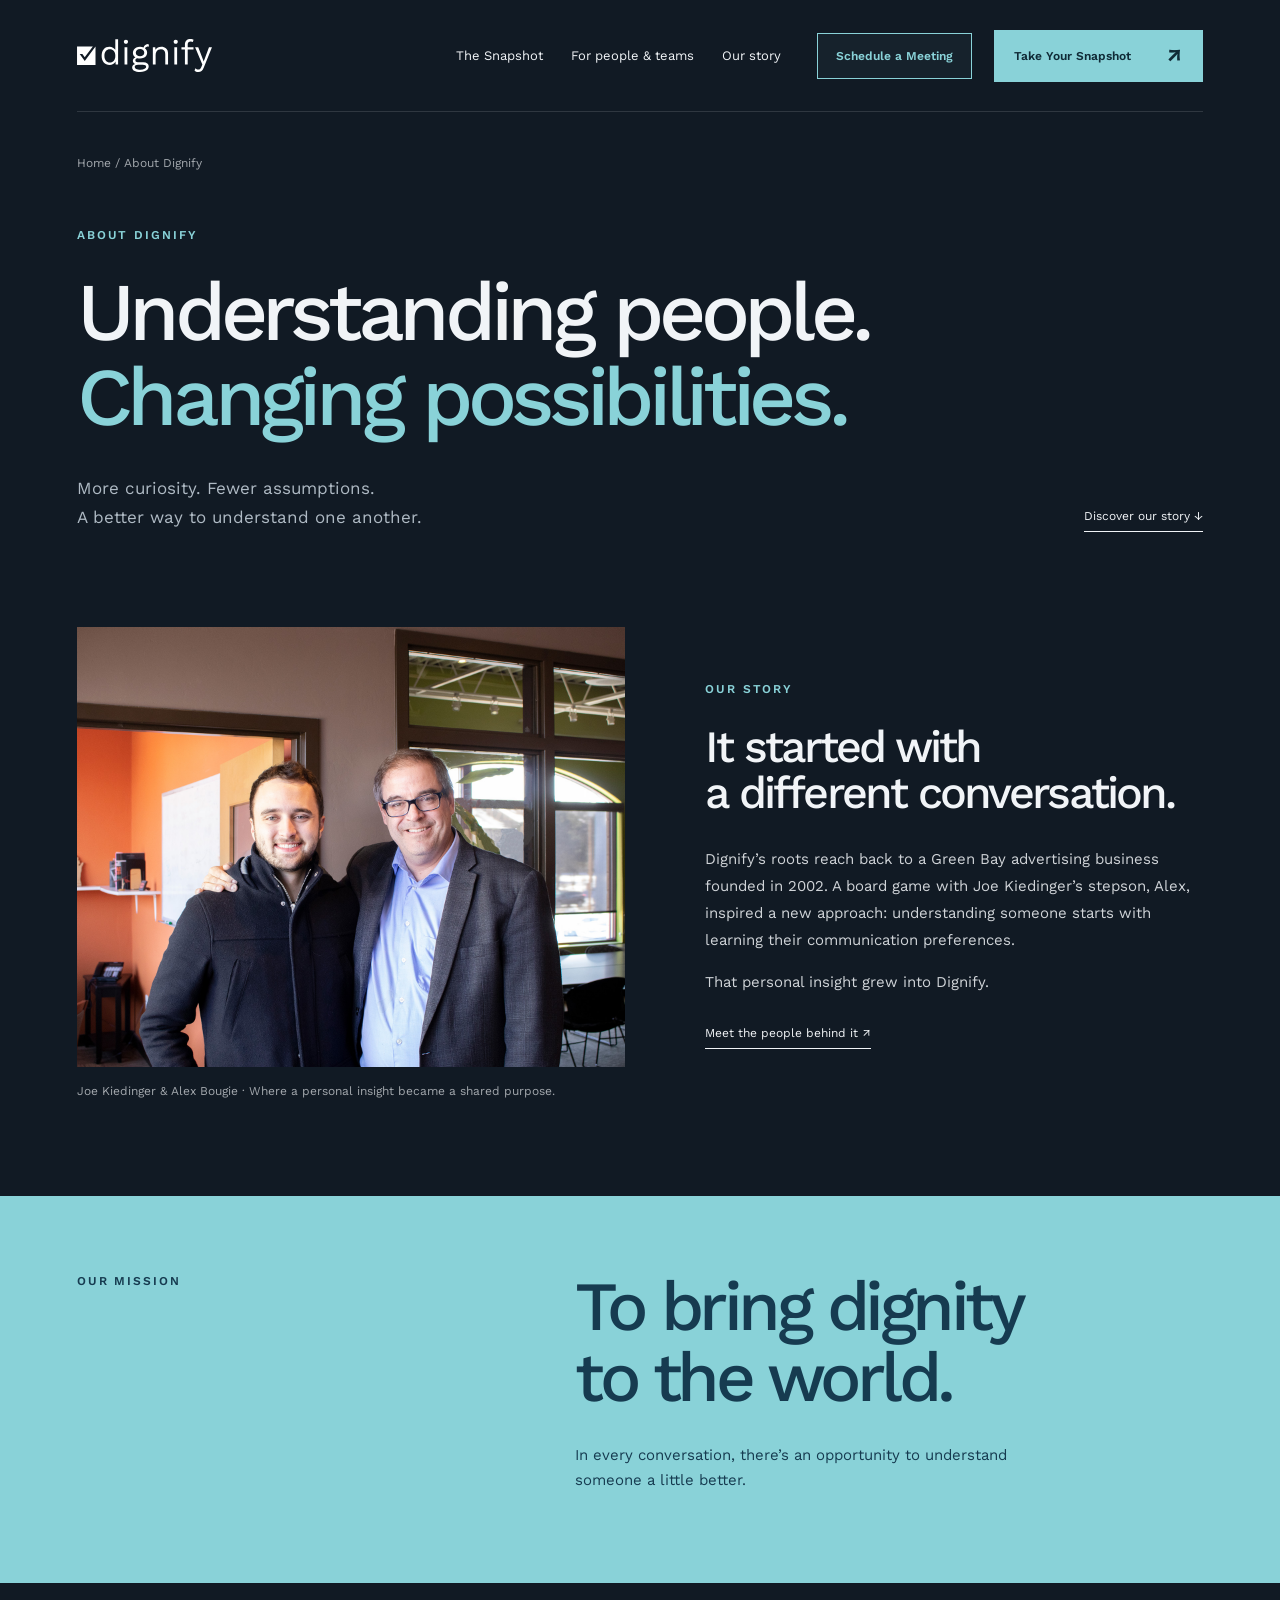
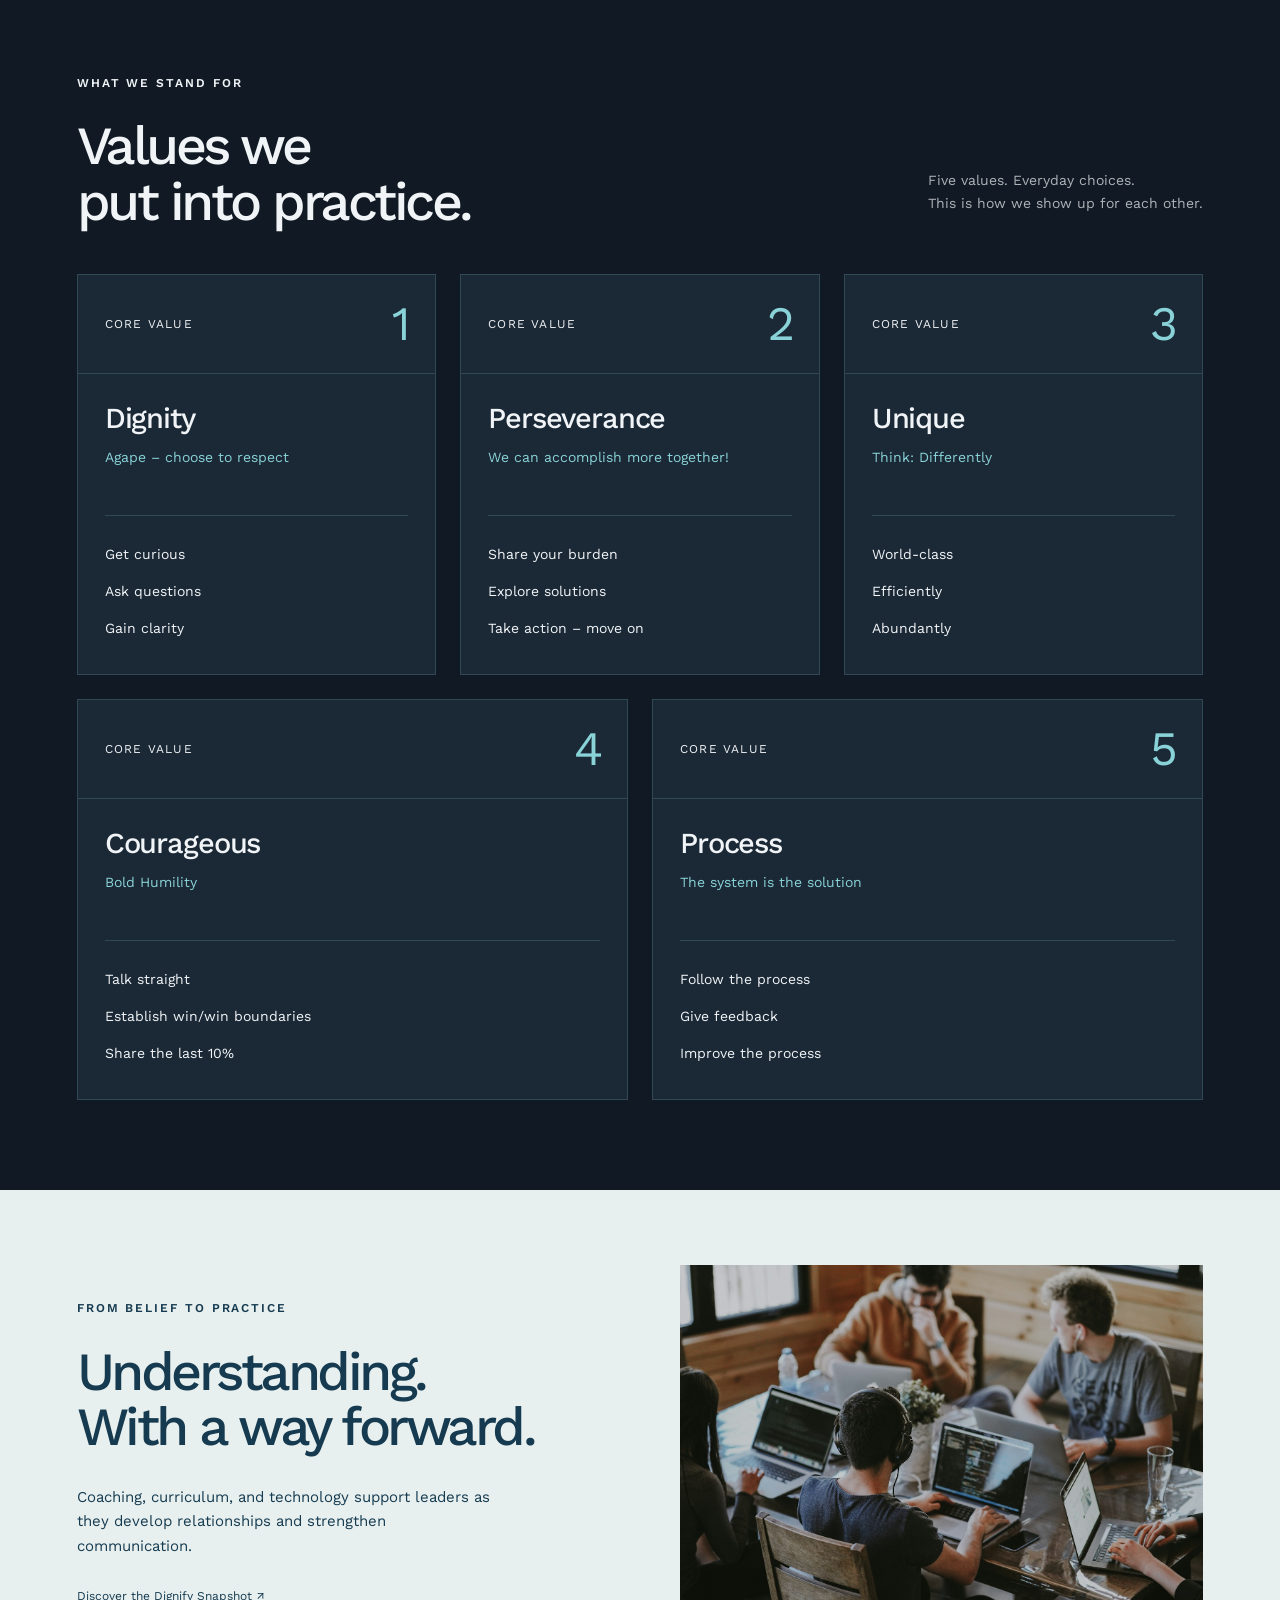
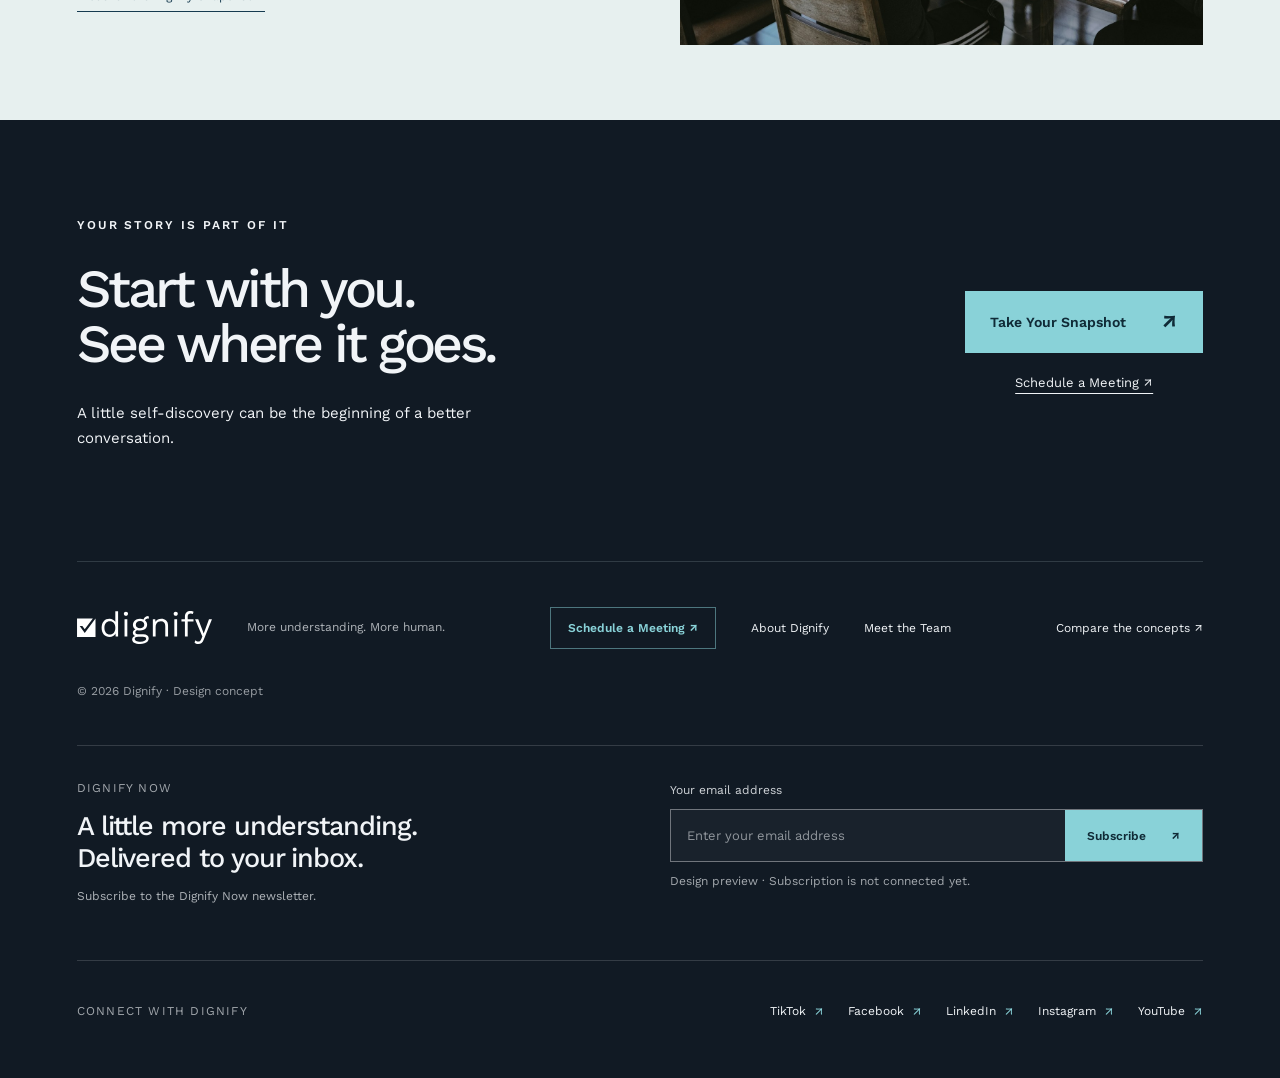
==== 01-about.html @ 26d436e7 "Publish Dignify homepage and interior design concepts" ====
<!doctype html><html lang="en"><head><meta charset="UTF-8"><meta name="viewport" content="width=device-width, initial-scale=1"><title>About Dignify — Concept 01 | Dignify</title><link rel="stylesheet" href="fonts.css"><link rel="stylesheet" href="styles.css"></head><body class="depth about-page"><a class="skip" href="#main">Skip to content</a><header class="wrap"><a href="01-depth.html" aria-label="Dignify home"><img class="logo" src="logo-white.svg" alt="Dignify"></a><button class="menu" aria-expanded="false" aria-controls="navigation">Menu +</button><nav id="navigation"><a href="01-depth.html#snapshot">The Snapshot</a><a href="01-depth.html#possibilities">For people & teams</a><a href="01-about.html" aria-current="page">Our story</a><a class="meeting-mobile" href="https://www.dignify.com/free-demo">Schedule a Meeting ↗</a></nav><div class="nav-cta"><a class="meeting-link" href="https://www.dignify.com/free-demo">Schedule a Meeting</a><a class="button" href="https://app.dignify.com/register" target="_blank" rel="noopener">Take Your Snapshot <span>↗</span></a></div></header><main id="main"><section class="about-hero wrap"><a class="breadcrumb" href="01-depth.html">Home / About Dignify</a><p class="eyebrow">ABOUT DIGNIFY</p><h1>Understanding people.<br><em>Changing possibilities.</em></h1><div class="about-hero-bottom"><p class="intro">More curiosity. Fewer assumptions.<br>A better way to understand one another.</p><a class="text-link" href="#story">Discover our story ↓</a></div></section><section class="about-story wrap" id="story"><figure class="founder-photo"><img src="joe-alex.jpg" alt="Joe Kiedinger and Alex Bougie together in Dignify’s office lobby"><figcaption>Joe Kiedinger & Alex Bougie · Where a personal insight became a shared purpose.</figcaption></figure><div class="story-copy"><p class="eyebrow">OUR STORY</p><h2>It started with<br>a different conversation.</h2><p>Dignify’s roots reach back to a Green Bay advertising business founded in 2002. A board game with Joe Kiedinger’s stepson, Alex, inspired a new approach: understanding someone starts with learning their communication preferences.</p><p>That personal insight grew into Dignify.</p><a class="text-link" href="01-team.html">Meet the people behind it ↗</a></div></section><section class="about-mission"><div class="wrap"><p class="eyebrow">OUR MISSION</p><h2>To bring dignity<br>to the world.</h2><p>In every conversation, there’s an opportunity to understand someone a little better.</p></div></section><section class="values-section wrap" id="values"><div class="values-heading"><div><p class="eyebrow">WHAT WE STAND FOR</p><h2>Values we<br>put into practice.</h2></div><p>Five values. Everyday choices.<br>This is how we show up for each other.</p></div><div class="values-grid"><article class="value-card"><div class="value-top"><span>CORE VALUE</span><b aria-hidden="true">1</b></div><div class="value-body"><h3>Dignity</h3><p class="value-principle">Agape – choose to respect</p><ul><li>Get curious</li><li>Ask questions</li><li>Gain clarity</li></ul></div></article><article class="value-card"><div class="value-top"><span>CORE VALUE</span><b aria-hidden="true">2</b></div><div class="value-body"><h3>Perseverance</h3><p class="value-principle">We can accomplish more together!</p><ul><li>Share your burden</li><li>Explore solutions</li><li>Take action – move on</li></ul></div></article><article class="value-card"><div class="value-top"><span>CORE VALUE</span><b aria-hidden="true">3</b></div><div class="value-body"><h3>Unique</h3><p class="value-principle">Think: Differently</p><ul><li>World-class</li><li>Efficiently</li><li>Abundantly</li></ul></div></article><article class="value-card"><div class="value-top"><span>CORE VALUE</span><b aria-hidden="true">4</b></div><div class="value-body"><h3>Courageous</h3><p class="value-principle">Bold Humility</p><ul><li>Talk straight</li><li>Establish win/win boundaries</li><li>Share the last 10%</li></ul></div></article><article class="value-card"><div class="value-top"><span>CORE VALUE</span><b aria-hidden="true">5</b></div><div class="value-body"><h3>Process</h3><p class="value-principle">The system is the solution</p><ul><li>Follow the process</li><li>Give feedback</li><li>Improve the process</li></ul></div></article></div></section><section class="about-approach"><div class="wrap approach-inner"><div><p class="eyebrow">FROM BELIEF TO PRACTICE</p><h2>Understanding.<br>With a way forward.</h2><p>Coaching, curriculum, and technology support leaders as they develop relationships and strengthen communication.</p><a class="text-link" href="01-depth.html#snapshot">Discover the Dignify Snapshot ↗</a></div><img src="collaboration.jpg" alt="People bringing different perspectives to a shared conversation" loading="lazy"></div></section><section class="team-invitation wrap"><div><p class="eyebrow">YOUR STORY IS PART OF IT</p><h2>Start with you.<br>See where it goes.</h2><p>A little self-discovery can be the beginning of a better conversation.</p></div><div><a class="button" href="https://app.dignify.com/register">Take Your Snapshot <span>↗</span></a><a class="team-snapshot-link" href="https://www.dignify.com/free-demo">Schedule a Meeting ↗</a></div></section></main><footer class="wrap"><img class="logo" src="logo-white.svg" alt="Dignify"><p>More understanding. More human.</p><a class="footer-meeting" href="https://www.dignify.com/free-demo">Schedule a Meeting ↗</a><a class="interior-about" href="01-about.html">About Dignify</a><a class="interior-team" href="01-team.html">Meet the Team</a><a href="index.html">Compare the concepts ↗</a><small>© 2026 Dignify · Design concept</small><div class="footer-newsletter"><div><span class="footer-social-label">DIGNIFY NOW</span><h3>A little more understanding.<br>Delivered to your inbox.</h3><p>Subscribe to the Dignify Now newsletter.</p></div><form class="newsletter-form"><label for="newsletter-email">Your email address</label><div class="newsletter-input-row"><input id="newsletter-email" name="email" type="email" autocomplete="email" placeholder="Enter your email address" required><button type="submit">Subscribe <span aria-hidden="true">↗</span></button></div><p class="newsletter-status" role="status">Design preview · Subscription is not connected yet.</p></form></div><div class="footer-social"><span class="footer-social-label">Connect with Dignify</span><ul aria-label="Dignify on social media"><li><a href="https://www.tiktok.com/@getdignified/" target="_blank" rel="noopener noreferrer" aria-label="Dignify on TikTok (opens in a new tab)">TikTok<span aria-hidden="true">↗</span></a></li><li><a href="https://www.facebook.com/DignifyInc" target="_blank" rel="noopener noreferrer" aria-label="Dignify on Facebook (opens in a new tab)">Facebook<span aria-hidden="true">↗</span></a></li><li><a href="https://www.linkedin.com/company/wearedignify/" target="_blank" rel="noopener noreferrer" aria-label="Dignify on LinkedIn (opens in a new tab)">LinkedIn<span aria-hidden="true">↗</span></a></li><li><a href="https://www.instagram.com/dignify_inc/" target="_blank" rel="noopener noreferrer" aria-label="Dignify on Instagram (opens in a new tab)">Instagram<span aria-hidden="true">↗</span></a></li><li><a href="https://www.youtube.com/@Dignify_Inc" target="_blank" rel="noopener noreferrer" aria-label="Dignify on YouTube (opens in a new tab)">YouTube<span aria-hidden="true">↗</span></a></li></ul></div></footer><script src="script.js"></script></body></html>
---- fonts.css ----
@font-face {
  font-family: 'Work Sans';
  font-style: normal;
  font-weight: 400;
  font-display: swap;
  src: url(work-sans-400.ttf) format('truetype');
}
@font-face {
  font-family: 'Work Sans';
  font-style: normal;
  font-weight: 500;
  font-display: swap;
  src: url(work-sans-500.ttf) format('truetype');
}
@font-face {
  font-family: 'Work Sans';
  font-style: normal;
  font-weight: 600;
  font-display: swap;
  src: url(work-sans-600.ttf) format('truetype');
}
@font-face {
  font-family: 'Work Sans';
  font-style: normal;
  font-weight: 700;
  font-display: swap;
  src: url(work-sans-700.ttf) format('truetype');
}
@font-face {
  font-family: 'Work Sans';
  font-style: normal;
  font-weight: 800;
  font-display: swap;
  src: url(work-sans-800.ttf) format('truetype');
}
---- styles.css ----
:root{--blue:#0f4b8f;--bright:#0070b9;--aqua:#89d2d8;--ink:#132b3a;--paper:#f4f7f6}*{box-sizing:border-box}html{scroll-behavior:smooth;scroll-padding-top:24px}body{margin:0;font-family:'Work Sans',sans-serif;color:var(--ink);background:var(--paper);-webkit-font-smoothing:antialiased}a{color:inherit;text-decoration:none}button{font:inherit}img{max-width:100%;display:block}p{line-height:1.65}h1,h2,h3,p{margin-top:0}h1,h2{font-weight:500;letter-spacing:-.065em;line-height:1.03}h1{font-size:clamp(52px,5.9vw,88px);margin-bottom:28px}h2{font-size:clamp(38px,4.2vw,62px);margin-bottom:30px}h3{font-size:23px;letter-spacing:-.04em;font-weight:500}em{font-style:normal;color:var(--aqua)}.wrap{width:min(1240px,88%);margin-inline:auto}header{height:112px;display:flex;align-items:center;gap:36px;border-bottom:1px solid #ffffff20;position:relative;z-index:5}.logo{width:135px;height:auto}nav{display:flex;gap:28px;margin-left:auto;font-size:13px}nav a:hover,.text-link:hover{text-decoration:underline;text-underline-offset:6px}.nav-cta .button{padding:15px 20px;font-size:12px}.button{display:inline-flex;align-items:center;justify-content:space-between;gap:35px;background:var(--aqua);color:#102b37;padding:20px 25px;font-size:14px;font-weight:600;transition:background .2s,transform .2s}.button:hover{background:#b2e9ed;transform:translateY(-2px)}.button span{font-size:22px;line-height:1}.eyebrow{font-size:12px;letter-spacing:.16em;font-weight:600;line-height:1.7;margin-bottom:25px}.intro{font-size:17px;max-width:450px;line-height:1.7}.fine{font-size:12px;opacity:.7;margin-top:17px}.hero{display:grid;grid-template-columns:1.15fr 1fr;gap:6%;align-items:center;min-height:690px;padding-block:70px}.section{padding-block:100px}.section-head{display:flex;align-items:end;justify-content:space-between;gap:60px;margin-bottom:50px}.section-head>p{max-width:390px;font-size:15px;line-height:1.8}.section-head h2{margin:0}.steps{display:grid;grid-template-columns:repeat(3,1fr);gap:45px;margin-top:55px}.steps article{border-top:1px solid #8998a84a;padding-top:26px}.steps article>span{font-size:12px;letter-spacing:.14em;color:var(--aqua)}.steps h3{margin-top:35px}.steps p{font-size:14px;opacity:.7;max-width:290px}.snapshot-card{background:#f5f8f6;color:var(--ink);padding:26px;width:100%;max-width:390px;box-shadow:0 25px 75px #0002;position:relative;border-radius:3px}.card-top{font-size:12px;letter-spacing:.12em;display:flex;justify-content:space-between;padding-bottom:25px;border-bottom:1px solid #cad6da}.card-person{display:flex;gap:18px;align-items:center;margin-block:28px}.card-person img{width:66px;height:75px;object-fit:cover}.card-person small{font-size:12px;letter-spacing:.1em}.card-person h3{font-size:26px;margin:6px 0}.card-person span{font-size:12px;color:#5b6a73}.trait{padding:25px 22px;background:#d7eceb;border-left:3px solid var(--aqua)}.trait small{font-size:12px;letter-spacing:.15em}.trait strong{display:block;font-size:35px;font-weight:500;letter-spacing:-.055em;margin-top:12px}.trait p{font-size:12px;margin:10px 0 0;max-width:240px}.card-bottom{display:flex;justify-content:space-between;font-size:12px;margin-top:24px}.dark-art{position:relative;display:flex;justify-content:center;align-items:center;min-height:480px}.dark-art .snapshot-card{transform:rotate(5deg);z-index:1}.orbit{position:absolute;border:1px solid #89d2d830;width:490px;height:490px;border-radius:50%}.o2{width:390px;height:560px;transform:rotate(35deg)}.art-caption{position:absolute;bottom:-5px;font-size:12px;letter-spacing:.04em;opacity:.6}.depth{background:#111a24;color:#f1f4f7}.depth .hero h1{font-size:clamp(48px,5.2vw,77px)}.depth .hero .eyebrow{color:var(--aqua)}.depth .intro{color:#afbac4}.statement{padding-block:28px;border-top:1px solid #ffffff20;border-bottom:1px solid #ffffff20;display:flex;justify-content:space-between;font-size:12px;letter-spacing:.15em;color:#a6b3bf}.photo-section{position:relative;min-height:470px;display:flex;align-items:center;justify-content:center;text-align:center;overflow:hidden}.photo-section>img{position:absolute;width:100%;height:100%;object-fit:cover;filter:brightness(.32)}.photo-section>div{position:relative;padding:80px 24px}.photo-section h2{font-size:clamp(42px,5vw,75px)}.paths{display:grid;grid-template-columns:1fr 1fr;gap:30px;margin-top:50px}.paths>a{padding:34px;border:1px solid #8596a540;transition:background .2s}.paths>a:hover{background:#89d2d812}.paths span{font-size:12px;color:var(--aqua)}.paths h3{margin-top:32px;font-size:28px}.paths p{font-size:14px;opacity:.75;max-width:400px}.paths b{display:block;font-size:12px;margin-top:35px;font-weight:500}.faq{padding-block:80px;display:grid;grid-template-columns:1fr 1fr;gap:80px;border-top:1px solid #8b9da540}.faq h2{font-size:43px}details{border-bottom:1px solid #8b9da540;padding-block:23px}summary{cursor:pointer;font-size:14px;line-height:1.6}details p{font-size:13px;opacity:.75;margin:18px 0 0}.closing{text-align:center;padding-block:100px 110px;border-top:1px solid #8b9da540}.closing h2{font-size:clamp(45px,5.7vw,80px)}footer{display:flex;align-items:center;gap:35px;padding-block:45px;border-top:1px solid #8b9da540;font-size:12px}footer p{margin:0;opacity:.7}footer a{margin-left:auto;font-size:12px}footer small{font-size:12px;opacity:.6}.menu{display:none}.skip{position:fixed;top:-100px;left:15px;z-index:20;background:white;color:black;padding:15px}.skip:focus{top:10px}a:focus-visible,button:focus-visible,summary:focus-visible{outline:3px solid var(--bright);outline-offset:5px}.ground{background:#fafaf6}.ground header{border-color:#102b3720}.ground .button{background:var(--blue);color:white}.ground .button:hover{background:var(--bright)}.ground em{color:var(--bright)}.ground .hero{gap:10%;padding-block:55px 80px}.ground .hero h1{font-size:clamp(50px,5.8vw,84px)}.portrait-art{height:550px;position:relative;margin-right:15px}.portrait-art>img{height:100%;width:100%;object-fit:cover;border-radius:180px 180px 0 0;object-position:center 35%}.portrait-label{position:absolute;bottom:0;left:0;right:0;background:var(--blue);color:white;padding:25px 30px}.portrait-label span{font-size:12px;display:block;margin-bottom:7px}.portrait-label strong{font-weight:500;font-size:25px;letter-spacing:-.04em}.floating-note{position:absolute;right:-35px;top:45px;background:var(--aqua);padding:22px;transform:rotate(6deg)}.floating-note span{font-size:12px;letter-spacing:.1em;display:block;margin-bottom:12px}.floating-note b{font-size:17px;font-weight:500}.ribbon{background:var(--aqua);padding:30px 6%;display:flex;justify-content:center;gap:90px;font-size:22px;letter-spacing:-.04em}.light-split{display:grid;grid-template-columns:1fr 1fr;gap:14%;align-items:center}.light-split .snapshot-card{transform:rotate(-4deg);border:1px solid #c6d7d7;margin:auto}.ground .steps article>span{color:var(--bright)}.text-link{display:inline-block;border-bottom:1px solid currentColor;padding-bottom:8px;font-size:12px;margin-top:15px}.people-section{display:grid;grid-template-columns:1.2fr 1fr;gap:70px;align-items:center;padding-block:40px 100px}.people-section>img{height:430px;width:100%;object-fit:cover;border-radius:4px 100px 4px 4px}.people-section p{font-size:14px}.ground .closing{background:#e5efed;width:100%;padding-inline:6%}.ground footer{background:var(--blue);color:white;width:100%;padding-inline:6%}.focus{background:#eaf0ef}.focus header{background:var(--blue);width:100%;padding-inline:6%;color:white}.focus-hero{background:var(--blue);color:white;width:100%;padding:45px 6% 60px;overflow:hidden;position:relative}.focus-top{display:flex;justify-content:space-between;align-items:start}.focus-top>p:last-child{font-size:12px;line-height:1.6}.focus-hero h1{font-size:clamp(60px,7.6vw,112px);line-height:.99;position:relative;z-index:2;margin-top:25px}.focus-bottom{display:grid;grid-template-columns:1fr 1fr;align-items:center;position:relative;min-height:290px}.focus-bottom .intro{font-size:19px}.focus-preview{position:relative;margin-top:-40px;padding-left:45px}.focus-preview .snapshot-card{transform:rotate(-7deg);max-width:360px}.vertical-note{position:absolute;right:0;writing-mode:vertical-rl;font-size:12px;letter-spacing:.16em}.focus-explainer{display:grid;grid-template-columns:1fr 1fr;gap:30px 100px}.focus-explainer>.eyebrow{grid-column:1/-1}.focus-explainer h2 span{color:var(--bright)}.focus-explainer>div{align-self:end}.focus .steps article>span{color:var(--blue)}.focus .section+.section{padding-top:0}.focus-photo{height:510px;position:relative;display:flex;align-items:end;padding:60px 6%;color:white}.focus-photo img{position:absolute;inset:0;width:100%;height:100%;object-fit:cover;filter:brightness(.5)}.focus-photo h2{position:relative;font-size:clamp(48px,6vw,85px);margin:0}.focus .paths>a{background:white;border:0;border-top:4px solid var(--bright)}.focus .paths span{color:var(--bright)}.focus .closing{background:var(--aqua);width:100%;padding-inline:6%}.focus .closing .button{background:var(--blue);color:white}.focus footer{background:#102b40;color:white;width:100%;padding-inline:6%}
@media(min-width:1600px){.hero{min-height:800px}}@media(max-width:1000px){header{gap:20px}nav{gap:16px;font-size:12px}.nav-cta .button{gap:14px;padding:14px}.hero{gap:4%;min-height:600px}.orbit{width:360px;height:400px}.o2{width:300px;height:450px}.dark-art .snapshot-card{max-width:330px}.portrait-art{height:470px}.floating-note{right:-15px}.steps{gap:25px}.section{padding-block:75px}.people-section{gap:40px}footer{flex-wrap:wrap}.focus-preview{padding-left:15px}.focus-hero h1{font-size:8vw}.focus-bottom{gap:25px}.focus-preview .snapshot-card{max-width:320px}}
@media(max-width:700px){.wrap{width:88%}header{height:85px;flex-wrap:wrap}.logo{width:115px}.menu{display:block;margin-left:auto;border:0;background:none;color:inherit;font-size:12px;padding:14px 0}header .nav-cta{display:none}nav{display:none;margin:0;position:absolute;top:85px;left:-6.8%;right:-6.8%;padding:25px 6%;background:var(--paper);color:var(--ink);border-bottom:1px solid #aaa;box-shadow:0 15px 25px #0001}header.open nav{display:flex;flex-direction:column;gap:25px;font-size:15px}.hero{grid-template-columns:1fr;padding-block:50px;gap:45px;min-height:auto}h1,.depth .hero h1,.ground .hero h1{font-size:clamp(44px,10.6vw,68px)}h2{font-size:39px;letter-spacing:-.055em}.hero .intro{font-size:16px;max-width:95%}.eyebrow{font-size:12px}.dark-art{min-height:440px}.dark-art .snapshot-card{width:85%;max-width:350px}.orbit{width:100%;max-width:360px}.o2{width:75%;height:440px}.art-caption{bottom:-8px}.statement{gap:15px;font-size:12px;line-height:1.5}.section{padding-block:65px}.section-head{display:block;margin-bottom:35px}.section-head>p{margin-top:25px}.steps{grid-template-columns:1fr;gap:20px;margin-top:35px}.steps h3{margin-top:22px}.steps p{max-width:100%}.photo-section{min-height:390px}.photo-section h2{font-size:42px}.paths{grid-template-columns:1fr;gap:18px}.paths>a{padding:28px}.paths h3{font-size:26px}.faq{grid-template-columns:1fr;gap:5px;padding-block:60px}.faq h2{font-size:36px}.closing{padding-block:65px}.closing h2{font-size:46px}footer{gap:25px;padding-block:35px}footer p{width:50%;font-size:12px}footer a{margin:0}footer small{margin-left:auto;font-size:12px}.ground .hero{gap:45px;padding-block:45px 50px}.portrait-art{height:450px;margin:0 12px}.floating-note{top:32px;right:-17px}.ribbon{display:block;text-align:center;padding:25px 6%;font-size:19px}.ribbon span{display:block;margin:5px}.light-split{grid-template-columns:1fr;gap:45px}.light-split .snapshot-card{max-width:350px;width:92%}.people-section{grid-template-columns:1fr;gap:35px;padding-block:10px 60px}.people-section>img{height:320px}.focus header{width:100%;height:85px}.focus-hero{width:100%;padding-block:35px 55px}.focus-top>p:last-child{font-size:12px}.focus-hero h1{font-size:clamp(43px,10vw,70px);margin-top:30px}.focus-bottom{grid-template-columns:1fr;gap:40px}.focus-bottom .intro{font-size:16px}.focus-preview{margin-top:0;padding:15px 0 0}.focus-preview .snapshot-card{margin:auto;max-width:330px;width:90%}.vertical-note{display:none}.focus-explainer{grid-template-columns:1fr;gap:15px}.focus-explainer>.eyebrow{grid-column:auto}.focus-explainer h2{margin-bottom:15px}.focus-photo{height:400px;padding-block:40px}.focus-photo h2{font-size:43px}.focus .section+.section{padding-top:15px}}
@media(prefers-reduced-motion:reduce){html{scroll-behavior:auto}.button{transition:none}}
.hero>*{min-width:0}.depth .hero{overflow:hidden}.depth h1{overflow-wrap:anywhere}@media(max-width:700px){.depth .hero h1{font-size:clamp(40px,10vw,68px)}}
/* Lower-page testimonials: shared structure, concept-specific treatments. */
.testimonials{display:grid;grid-template-columns:.8fr 1.3fr;gap:90px;padding-block:90px;border-top:1px solid #8b9da540}.testimonial-heading h2{font-size:clamp(34px,3.5vw,50px)}.testimonial-heading .eyebrow{color:var(--aqua)}.testimonial-heading .text-link{font-size:12px;opacity:.7}.testimonial-stage{position:relative;min-width:0;padding-top:14px}.quote-mark{display:block;color:var(--aqua);font-size:95px;line-height:.65;letter-spacing:-.08em;margin-bottom:18px}.testimonial-slide{margin:0}.testimonial-slides{min-height:228px}.testimonial-slide blockquote{font-size:clamp(26px,2.8vw,40px);font-weight:400;letter-spacing:-.045em;line-height:1.25;margin:0 0 30px;max-width:640px;text-wrap:pretty}.testimonial-slide figcaption strong{display:block;font-size:12px;font-weight:600;margin-bottom:6px}.testimonial-slide figcaption span{display:block;font-size:12px;line-height:1.6;opacity:.65}.testimonial-controls{display:flex;align-items:center;gap:20px;border-top:1px solid #8b9da540;padding-top:22px;margin-top:25px}.testimonial-arrows{display:flex;gap:9px}.testimonial-arrows button{border:1px solid #8b9da570;background:transparent;color:inherit;width:42px;height:42px;cursor:pointer;font-size:21px;border-radius:50%}.testimonial-arrows button:hover{background:var(--aqua);color:var(--ink)}.testimonial-count{font-size:12px;letter-spacing:.12em;opacity:.75}.testimonial-pause{margin-left:auto;border:0;background:none;color:inherit;cursor:pointer;font-size:12px;padding:12px 0}.testimonial-note{font-size:12px;opacity:.5;margin:22px 0 0}.ground .testimonials{background:#edf2ed;width:100%;padding-inline:6%}.ground .testimonial-heading .eyebrow,.ground .quote-mark{color:var(--blue)}.ground .testimonial-stage{background:#fafaf6;padding:35px}.ground .testimonial-slide blockquote{font-size:clamp(26px,2.6vw,37px)}.focus .testimonials{border-top:3px solid var(--blue)}.focus .testimonial-heading .eyebrow,.focus .quote-mark{color:var(--bright)}.focus .testimonial-stage{border-left:1px solid #8b9da570;padding-left:45px}.focus .testimonial-slide blockquote{color:var(--blue)}@media(max-width:1000px){.testimonials{gap:45px}.testimonial-slides{min-height:240px}}@media(max-width:700px){.testimonials{grid-template-columns:1fr;gap:35px;padding-block:60px}.testimonial-heading h2{margin-bottom:10px}.testimonial-slides{min-height:245px}.testimonial-slide blockquote{font-size:30px}.ground .testimonial-stage{padding:26px}.ground .testimonial-slide blockquote{font-size:28px}.focus .testimonial-stage{padding-left:22px}.testimonial-controls{gap:14px}}

/* Social links remain secondary to the Snapshot conversion path. */
footer{flex-wrap:wrap}.footer-social{flex-basis:100%;display:flex;align-items:center;justify-content:space-between;gap:25px;padding-top:28px;margin-top:4px;border-top:1px solid #ffffff26}.footer-social-label{font-size:12px;letter-spacing:.1em;text-transform:uppercase;opacity:.65}.footer-social ul{display:flex;flex-wrap:wrap;gap:24px;list-style:none;margin:0;padding:0}.footer-social li a{display:inline-flex;align-items:center;gap:8px;font-size:12px;padding-block:9px;min-height:44px;transition:color .2s}.footer-social li a span{color:var(--aqua);font-size:13px}.footer-social li a:hover{color:var(--aqua)}@media(max-width:700px){.footer-social{display:block;padding-top:24px}.footer-social-label{display:block;margin-bottom:12px}.footer-social ul{gap:4px 22px}.footer-social li a{font-size:12px}} 

/* Newsletter signup anchors the footer without competing with the primary CTA. */
.footer-newsletter{flex-basis:100%;display:grid;grid-template-columns:1fr 1fr;align-items:center;gap:60px;padding-block:35px 15px;border-top:1px solid #ffffff26;margin-top:12px}.footer-newsletter h3{font-size:27px;line-height:1.2;margin:15px 0 12px}.footer-newsletter>div>p{font-size:12px;opacity:.7;width:auto}.newsletter-form{min-width:0}.newsletter-form label{display:block;font-size:12px;margin-bottom:12px;opacity:.85}.newsletter-input-row{display:flex;border:1px solid #ffffff60;background:#ffffff09}.newsletter-input-row input{min-width:0;flex:1;border:0;background:transparent;color:inherit;font:inherit;font-size:13px;padding:18px 16px;border-radius:0}.newsletter-input-row input::placeholder{color:inherit;opacity:.55}.newsletter-input-row button{background:var(--aqua);border:0;color:#102b37;font-size:12px;font-weight:600;padding:18px 22px;cursor:pointer;display:flex;align-items:center;gap:25px;white-space:nowrap}.newsletter-input-row button:hover{background:#b2e9ed}.newsletter-input-row input:focus-visible{outline:2px solid var(--aqua);outline-offset:-3px}.newsletter-status{font-size:12px!important;line-height:1.6;min-height:32px;margin:10px 0 0!important;opacity:.65}.ground .footer-newsletter h3{font-weight:400}.focus .footer-newsletter{border-top-color:#89d2d845}@media(max-width:700px){.footer-newsletter{grid-template-columns:1fr;gap:25px;padding-top:28px}.footer-newsletter h3{font-size:26px}.newsletter-input-row button{padding:16px 15px;gap:12px}.newsletter-input-row input{padding:16px 12px;font-size:12px}.footer-newsletter .footer-social-label{margin-bottom:0}}

/* Meeting booking is a persistent secondary action. */
.nav-cta{display:flex;align-items:center;gap:22px}.meeting-link{font-size:12px;white-space:nowrap;padding-block:14px;border-bottom:1px solid #8b9da560}.meeting-link:hover{border-bottom-color:currentColor}.meeting-mobile{display:none}footer .footer-meeting{margin-left:auto}footer .footer-meeting+a{margin-left:0}@media(min-width:701px) and (max-width:1100px){header{gap:17px}header nav{gap:14px;font-size:12px}.nav-cta{gap:12px}.meeting-link{font-size:12px}.nav-cta .button{font-size:12px;padding:13px 12px;gap:10px}header .logo{width:115px}}@media(max-width:700px){.meeting-mobile{display:block;border-top:1px solid #8b9da540;padding-top:20px;font-weight:600}footer .footer-meeting{margin-left:0}footer .footer-meeting+a{margin-left:auto}}

/* Refinement: clearer meeting action across every concept. */
.nav-cta .meeting-link{display:inline-flex;align-items:center;justify-content:center;padding:15px 18px;border:1px solid var(--aqua);color:var(--aqua);font-size:12px;font-weight:600;background:#89d2d80b;transition:background .2s,color .2s}.nav-cta .meeting-link:hover{background:var(--aqua);color:#102b37}.ground .nav-cta .meeting-link{border-color:var(--blue);color:var(--blue);background:transparent}.ground .nav-cta .meeting-link:hover{background:var(--blue);color:white}footer .footer-meeting{border:1px solid #89d2d880;color:var(--aqua);padding:13px 17px;font-weight:600}footer .footer-meeting:hover{background:#89d2d818}
/* Concept 01: aqua accents, naturally lit photography, and a pale editorial pause. */
.depth .photo-section{width:min(1240px,88%);margin-inline:auto;display:grid;grid-template-columns:1.15fr 1fr;min-height:440px;text-align:left;background:#1a2a36}.depth .photo-section>img{position:static;height:100%;min-height:440px;filter:none;object-fit:cover}.depth .photo-section>div{padding:45px}.depth .photo-section h2{font-size:clamp(35px,3.5vw,50px)}.depth .photo-section>div>p:last-child{font-size:13px;color:#b9c9d2}.depth #possibilities{width:100%;margin-top:90px;padding:80px max(6%,calc((100% - 1240px)/2));background:#e7f0ef;color:#163b50}.depth #possibilities>.eyebrow{color:var(--blue)}.depth #possibilities>h2{max-width:720px}.depth .paths{gap:32px}.depth .paths>a{padding:0;border:0;background:#f7faf8;overflow:hidden}.depth .paths>a:hover{background:white}.depth .path-photo{width:100%;height:260px;object-fit:cover;transition:transform .35s}.depth .paths>a:hover .path-photo{transform:scale(1.025)}.depth .path-content{padding:30px 34px 35px}.depth .path-content>span{color:var(--bright)}.depth .path-content h3{margin-top:20px;color:var(--blue)}.depth .path-content b{color:var(--blue)}.depth .testimonials{border-top:0}
@media(min-width:701px) and (max-width:1100px){.nav-cta .meeting-link{font-size:12px;padding:12px 10px}.depth .photo-section>div{padding:30px}.depth .photo-section h2{font-size:36px}.depth .path-photo{height:220px}}
@media(max-width:700px){header.open .meeting-mobile{display:block;background:var(--blue);border:1px solid var(--blue);padding:16px;color:white}.depth header.open .meeting-mobile,.focus header.open .meeting-mobile{background:var(--blue);color:white}.depth .photo-section{grid-template-columns:1fr}.depth .photo-section>img{height:280px;min-height:0}.depth .photo-section>div{padding:35px 28px}.depth .photo-section h2{font-size:38px}.depth #possibilities{margin-top:60px;padding-block:60px}.depth .path-photo{height:220px}.depth .path-content{padding:25px}.depth .paths{gap:25px}}

/* Concept 01 feedback: bounded image height and a light FAQ interlude. */
.depth .photo-section{min-height:0;align-items:stretch}.depth .photo-section>img{height:360px;min-height:0;width:100%;object-fit:cover}.depth .photo-section>div{display:flex;flex-direction:column;justify-content:center;padding:36px 42px}.depth .photo-section h2{margin-bottom:22px}.depth .photo-section>div>p:last-child{margin-bottom:0}.depth .faq{width:100%;padding:75px max(6%,calc((100% - 1240px)/2));background:#e7f0ef;color:#163b50;border-top:0}.depth .faq .eyebrow{color:var(--blue)}.depth .faq summary{color:#163b50}.depth .faq details{border-bottom-color:#163b5030}.depth .faq details p{opacity:1;color:#465f6b}.depth .faq+ .closing{border-top:0}@media(max-width:1000px) and (min-width:701px){.depth .photo-section>img{height:340px}.depth .photo-section>div{padding:28px}.depth .photo-section h2{font-size:32px}}@media(max-width:700px){.depth .photo-section>img{height:240px}.depth .photo-section>div{padding:32px 28px}.depth .photo-section h2{font-size:36px}.depth .faq{padding-block:55px}}

/* Concept 02: intimate photographic details and a quiet, warm closing image. */
.ground .light-split{position:relative;padding-bottom:155px}.ground-photo-detail{position:absolute;width:210px;left:44%;bottom:25px;transform:rotate(5deg);z-index:2;background:#fafaf6;padding:9px 9px 13px;box-shadow:0 8px 25px #163b5018}.ground-photo-detail img{width:100%;height:138px;object-fit:cover}.ground-photo-detail span{display:block;font-size:12px;padding-top:11px;text-align:center;letter-spacing:.01em}.ground .ground-photo-steps{border-top:1px solid #163b5020}.ground .ground-photo-closing{position:relative;isolation:isolate;background:#e5efed;overflow:hidden}.ground .ground-photo-closing:before{content:'';position:absolute;inset:0;z-index:-2;background:url('family.jpg') center 40%/cover no-repeat}.ground .ground-photo-closing:after{content:'';position:absolute;inset:0;z-index:-1;background:linear-gradient(90deg,#edf4eff2,#edf4efcf 50%,#edf4efe6)}.ground .ground-photo-closing h2{color:#173d50}.ground .ground-photo-closing .eyebrow{color:var(--blue)}
/* Concept 03: crisp editorial crop, offset blue frame, and cinematic image break. */
.focus .focus-explainer{grid-template-columns:1fr 1fr;gap:30px 75px}.focus .focus-editorial-photo{grid-column:2;grid-row:1/4;align-self:stretch;position:relative;margin:0 12px 0 0;min-height:470px}.focus-editorial-photo:before{content:'';position:absolute;inset:25px -16px -18px 25px;background:var(--bright)}.focus-editorial-photo img{position:absolute;inset:0;width:100%;height:100%;object-fit:cover;object-position:45% center}.focus-editorial-photo span{position:absolute;bottom:20px;left:20px;right:20px;background:var(--blue);color:white;padding:15px;font-size:12px;line-height:1.6;letter-spacing:.12em}.focus .focus-explainer>.eyebrow{grid-column:1;grid-row:1;margin-bottom:0}.focus .focus-explainer>h2{grid-column:1;grid-row:2;margin-bottom:0}.focus .focus-explainer>div:not(.focus-editorial-photo){grid-column:1;grid-row:3}.focus .focus-explainer .intro{font-size:15px}.focus .focus-photo{height:540px;align-items:center}.focus .focus-photo img{filter:none;object-position:center 45%}.focus .focus-photo:after{content:'';position:absolute;inset:0;background:linear-gradient(90deg,#0b315bd9,#0b315b60 65%,#0b315b18)}.focus .focus-photo h2{z-index:1;max-width:800px}.focus .focus-photo h2:before{content:'MORE THAN A FIRST IMPRESSION';display:block;font-size:12px;letter-spacing:.14em;color:var(--aqua);margin-bottom:28px;font-weight:600}
@media(max-width:1000px) and (min-width:701px){.ground-photo-detail{left:39%;width:180px}.focus .focus-explainer{gap:25px 45px}.focus .focus-editorial-photo{min-height:460px}.focus .focus-explainer h2{font-size:44px}}
@media(max-width:700px){.ground .light-split{padding-bottom:220px}.ground-photo-detail{width:160px;left:auto;right:3%;bottom:25px}.ground-photo-detail img{height:105px}.ground-photo-detail span{font-size:12px}.ground .ground-photo-closing:before{background-position:60% center}.ground .ground-photo-closing:after{background:#edf4efdf}.focus .focus-explainer{grid-template-columns:1fr;gap:20px}.focus .focus-explainer>.eyebrow,.focus .focus-explainer>h2,.focus .focus-explainer>div:not(.focus-editorial-photo){grid-column:1;grid-row:auto}.focus .focus-editorial-photo{grid-column:1;grid-row:4;min-height:330px;margin:15px 16px 15px 0}.focus .focus-photo{height:440px}.focus .focus-photo img{object-position:60% center}.focus .focus-photo h2{font-size:44px}.focus .focus-photo h2:before{font-size:12px}}
/* Testimonial cards: three distinct visual treatments, same accessible controls. */
.testimonials{align-items:center}.testimonial-stage{padding:36px;min-width:0}.testimonial-slides{min-height:235px}.testimonial-slide blockquote{font-size:clamp(25px,2.3vw,34px);line-height:1.35}.testimonial-slide figcaption{padding-top:20px;border-top:1px solid #8b9da535}.testimonial-controls{margin-top:24px}.testimonial-note{line-height:1.7}.quote-mark{font-size:76px;margin-bottom:22px}
/* 01: an understated slate card with a fine aqua edge. */
.depth .testimonial-stage{background:#1b2936;border:1px solid #89d2d830;border-top:3px solid var(--aqua);border-radius:6px;padding:38px 40px;box-shadow:0 18px 45px #0002}.depth .testimonial-slide blockquote{color:#f1f4f7}.depth .testimonial-slide figcaption strong{color:var(--aqua)}.depth .testimonial-slide figcaption span{opacity:.8}.depth .testimonial-note{opacity:.65}
/* 02: warm paper, rounded corners, and a small portrait-like initial seal. */
.ground .testimonial-stage{background:#fffefa;border:1px solid #dce4dc;border-radius:22px;padding:38px 40px;box-shadow:0 14px 35px #1e483810;transform:rotate(-1deg)}.ground .testimonial-stage>*{transform:rotate(1deg)}.ground .quote-mark{width:54px;height:54px;border-radius:50%;background:#e3eeeb;color:var(--blue);font-size:64px;line-height:1.3;text-align:center;margin-bottom:25px}.ground .testimonial-slide blockquote{font-size:clamp(25px,2.3vw,34px);color:#173d50}.ground .testimonial-slide figcaption{border:0;padding-top:8px;padding-left:17px;border-left:3px solid var(--aqua)}.ground .testimonial-controls{border-top-color:#dce4dc}.ground .testimonial-arrows button{border-color:#b6c9c4}.ground .testimonial-note{opacity:.7}
/* 03: a cobalt feature card with a contrasting aqua control strip. */
.focus .testimonial-stage{background:var(--blue);color:white;border:0;border-radius:0;padding:36px 36px 0;box-shadow:12px 12px 0 #89d2d8;margin-right:12px;margin-bottom:12px}.focus .quote-mark{color:var(--aqua);font-size:90px}.focus .testimonial-slide blockquote{color:white;font-weight:500}.focus .testimonial-slide figcaption{border-top-color:#ffffff35}.focus .testimonial-slide figcaption span{opacity:.85}.focus .testimonial-controls{background:var(--aqua);color:#102b37;margin:28px -36px 0;padding:16px 24px;border:0}.focus .testimonial-arrows button{border-color:#102b3760}.focus .testimonial-pause{font-weight:600}.focus .testimonial-note{background:var(--aqua);color:#102b37;opacity:1;margin:0 -36px;padding:0 24px 18px;font-size:12px}
@media(max-width:1000px){.testimonial-slides{min-height:260px}}@media(max-width:700px){.depth .testimonial-stage,.ground .testimonial-stage{padding:28px 25px}.testimonial-slides{min-height:250px}.testimonial-slide blockquote,.ground .testimonial-slide blockquote{font-size:28px}.ground .testimonial-stage{transform:none}.ground .testimonial-stage>*{transform:none}.focus .testimonial-stage{padding:28px 25px 0}.focus .testimonial-controls{margin-inline:-25px;padding:16px 20px}.focus .testimonial-note{margin-inline:-25px;padding:0 20px 18px}.testimonial-controls{gap:12px}.testimonial-arrows button{width:40px;height:40px}}
/* Readability floor also covers browser-default small text and form controls. */
small,input,button,summary{font-size:max(12px,1em)}
@media(min-width:701px) and (max-width:1150px){header{flex-wrap:wrap;height:auto;min-height:112px;padding-block:22px;gap:20px}header nav{order:3;flex-basis:100%;justify-content:flex-end}header .nav-cta{margin-left:auto}.focus header{min-height:112px}}
@media(max-width:700px){.newsletter-input-row{flex-wrap:wrap}.newsletter-input-row input{flex-basis:180px}.newsletter-input-row button{flex-grow:1;justify-content:center}.testimonial-controls{flex-wrap:wrap}.statement{flex-wrap:wrap}.focus-top{gap:20px}.card-top{gap:15px}.card-bottom{gap:15px;line-height:1.6}}
/* Interior pages share each concept's typography, navigation, and footer. */
.breadcrumb{display:inline-block;font-size:12px;opacity:.65;margin-bottom:55px}.breadcrumb:hover{text-decoration:underline}.team-hero{padding-block:40px 65px}.team-hero-grid{display:grid;grid-template-columns:1.25fr 1fr;gap:90px;align-items:end}.team-hero h1{font-size:clamp(55px,6.8vw,98px);margin-bottom:0}.team-intro{padding-bottom:8px}.team-intro .intro{font-size:17px}.team-mission{margin-top:60px;padding-top:30px;border-top:1px solid #8b9da540;display:grid;grid-template-columns:1fr 1.4fr;gap:60px}.team-mission>p{font-size:19px;line-height:1.65;max-width:650px;margin:0}.team-mission>.eyebrow{margin-top:5px}.team-directory{padding-block:55px 100px}.team-section-heading{display:flex;justify-content:space-between;align-items:end;gap:35px;margin-bottom:42px}.team-section-heading h2{margin-bottom:0}.team-section-heading>p{font-size:14px;opacity:.7;margin-bottom:4px}.team-grid{display:grid;grid-template-columns:repeat(3,1fr);gap:45px 28px}.person{min-width:0}.person-photo{overflow:hidden;background:#dae2e4}.person-photo img{width:100%;height:auto;aspect-ratio:1.25;object-fit:cover;object-position:center;transition:transform .4s}.person:hover .person-photo img{transform:scale(1.025)}.person-info{padding:23px 0 0}.person-info h3{font-size:24px;margin-bottom:9px;line-height:1.2}.person-info p{font-size:13px;line-height:1.6;margin:0;opacity:.75}.team-partners{padding-block:75px;background:#e7f0ef;color:#163b50}.partner-grid{display:grid;grid-template-columns:1fr 1fr;gap:40px;max-width:830px}.team-partners .eyebrow{color:var(--blue)}.team-invitation{padding-block:95px;display:grid;grid-template-columns:1fr 1fr;gap:80px;align-items:center}.team-invitation p:not(.eyebrow){font-size:15px;max-width:440px}.team-invitation>div:last-child{justify-self:end}.team-snapshot-link{display:block;font-size:13px;margin-top:22px;text-align:center;text-decoration:underline;text-underline-offset:6px}.team-page nav [aria-current]{text-decoration:underline;text-underline-offset:7px}.depth.team-page .team-hero{position:relative}.depth.team-page .team-hero .eyebrow{color:var(--aqua)}.depth.team-page .person-info{border-top:2px solid #89d2d850;margin-top:15px;padding-top:18px}.depth.team-page .team-grid .person{background:#1b2936;padding:12px 12px 24px}.depth.team-page .team-grid .person-info{margin-inline:10px}.depth.team-page .team-directory .eyebrow{color:var(--aqua)}
/* 02: generous white space, soft portrait silhouettes, intimate two-column rhythm. */
.ground.team-page .team-hero{padding-bottom:45px}.ground.team-page .team-hero h1{font-size:clamp(55px,6.4vw,90px)}.ground.team-page .team-mission{border:0;background:#e5efed;padding:35px;border-radius:4px 55px 4px 4px}.ground.team-page .team-grid{grid-template-columns:1fr 1fr;gap:55px 65px;max-width:1050px;margin:auto}.ground.team-page .team-grid .person:nth-child(even){margin-top:65px}.ground.team-page .person-photo{border-radius:100px 100px 5px 5px}.ground.team-page .person-info h3{color:var(--blue)}.ground.team-page .team-partners{background:#eceee5}.ground.team-page .partner-grid .person{display:grid;grid-template-columns:140px 1fr;gap:25px;align-items:center}.ground.team-page .partner-grid .person-photo{border-radius:70px 70px 4px 4px}.ground.team-page .partner-grid .person-photo img{aspect-ratio:.85;object-fit:cover}.ground.team-page .team-invitation .button{background:var(--blue);color:white}
/* 03: a cobalt interior masthead, horizontal leadership row, crisp directory tiles. */
.focus.team-page .team-hero{width:100%;padding-inline:6%;background:var(--blue);color:white}.focus.team-page .team-hero h1{font-size:clamp(55px,6.8vw,98px)}.focus.team-page .team-mission{border-color:#ffffff35}.focus.team-page .team-mission .eyebrow{color:var(--aqua)}.focus.team-page .team-directory{padding-top:85px}.focus.team-page .team-grid{grid-template-columns:repeat(6,1fr);gap:35px 25px}.focus.team-page .team-grid .person{grid-column:span 2;background:white}.focus.team-page .team-grid .person:nth-child(-n+2){grid-column:span 3;display:grid;grid-template-columns:1.1fr 1fr}.focus.team-page .team-grid .person:nth-child(-n+2) .person-photo img{height:100%;min-height:240px;aspect-ratio:auto;object-fit:cover}.focus.team-page .person-info{padding:24px;border-top:4px solid var(--bright)}.focus.team-page .person-info h3{color:var(--blue)}.focus.team-page .team-grid .person:nth-child(-n+2) .person-info{display:flex;flex-direction:column;justify-content:center;border-top:0;border-bottom:4px solid var(--bright)}.focus.team-page .team-partners{background:#102b40;color:white}.focus.team-page .team-partners .eyebrow{color:var(--aqua)}.focus.team-page .partner-grid .person{display:grid;grid-template-columns:1fr 1fr;background:#19394e}.focus.team-page .partner-grid .person-photo img{height:100%;aspect-ratio:1;object-fit:cover}.focus.team-page .partner-grid .person-info{align-content:center;border:0;padding:22px}.focus.team-page .partner-grid .person-info h3{color:white}.focus.team-page .team-invitation .button{background:var(--blue);color:white}
@media(max-width:1000px){.team-hero-grid{gap:40px}.team-mission{gap:30px}.team-grid{gap:30px 22px}.team-section-heading{gap:20px}.person-info h3{font-size:21px}.focus.team-page .team-grid .person:nth-child(-n+2){display:block}.focus.team-page .team-grid .person:nth-child(-n+2) .person-photo img{aspect-ratio:1.25;height:auto;min-height:0}.ground.team-page .partner-grid .person{grid-template-columns:1fr}.focus.team-page .partner-grid .person{grid-template-columns:1fr}.team-invitation{gap:40px}.ground.team-page .team-grid{gap:40px}}
@media(max-width:700px){.team-hero{padding-block:28px 45px}.breadcrumb{margin-bottom:38px}.team-hero-grid{grid-template-columns:1fr;gap:28px}.team-hero h1,.ground.team-page .team-hero h1,.focus.team-page .team-hero h1{font-size:clamp(44px,10.8vw,65px)}.team-intro .intro{font-size:16px}.team-mission{grid-template-columns:1fr;gap:10px;margin-top:35px;padding-top:25px}.team-mission>p{font-size:16px}.team-mission .eyebrow{margin-bottom:0}.team-section-heading{display:block;margin-bottom:30px}.team-section-heading>p{margin-top:20px}.team-directory{padding-block:45px 60px}.team-grid,.ground.team-page .team-grid,.focus.team-page .team-grid{grid-template-columns:1fr;gap:30px}.ground.team-page .team-grid .person:nth-child(even){margin:0}.ground.team-page .team-mission{padding:25px;border-radius:3px 35px 3px 3px}.person-info h3{font-size:25px}.person-info p{font-size:14px}.person-photo img{aspect-ratio:1.25}.partner-grid{grid-template-columns:1fr;gap:35px}.team-partners{padding-block:55px}.ground.team-page .partner-grid .person{grid-template-columns:120px 1fr;gap:20px}.team-invitation{grid-template-columns:1fr;gap:20px;padding-block:60px}.team-invitation>div:last-child{justify-self:start}.team-snapshot-link{text-align:left}.focus.team-page .team-grid .person,.focus.team-page .team-grid .person:nth-child(-n+2){grid-column:auto;display:block}.focus.team-page .partner-grid .person{grid-template-columns:1fr 1fr}.focus.team-page .partner-grid .person-info{padding:18px}.focus.team-page .partner-grid .person-info h3{font-size:22px}.focus.team-page .team-directory{padding-top:55px}}
/* Concept 03 leadership: full-width portraits give the first two profiles clear prominence. */
.focus.team-page .team-grid .person:nth-child(-n+2){display:block;grid-column:span 3}.focus.team-page .team-grid .person:nth-child(-n+2) .person-photo img{width:100%;height:auto;min-height:0;aspect-ratio:1.25;object-fit:cover}.focus.team-page .team-grid .person:nth-child(-n+2) .person-info{display:block;padding:28px 30px 30px;border-bottom:0;border-top:4px solid var(--bright)}.focus.team-page .team-grid .person:nth-child(-n+2) .person-info h3{font-size:32px}.focus.team-page .team-grid .person:nth-child(-n+2) .person-info p{font-size:15px}@media(max-width:700px){.focus.team-page .team-grid .person:nth-child(-n+2){grid-column:auto}.focus.team-page .team-grid .person:nth-child(-n+2) .person-info{padding:26px}.focus.team-page .team-grid .person:nth-child(-n+2) .person-info h3{font-size:29px}.focus.team-page .team-grid .person:nth-child(n+3){margin-inline:15px}.focus.team-page .team-grid .person:nth-child(n+3) .person-info h3{font-size:24px}}
/* About interiors: live-text values transcribed from the supplied brand photograph. */
.about-hero{padding-block:40px 65px}.about-hero h1{font-size:clamp(48px,6.4vw,92px);margin-bottom:35px}.about-hero-bottom{display:flex;justify-content:space-between;align-items:end;gap:30px}.about-hero-bottom p{margin:0}.about-story{display:grid;grid-template-columns:1.1fr 1fr;gap:80px;align-items:center;padding-block:30px 95px}.founder-photo{margin:0;min-width:0}.founder-photo img{width:100%;height:440px;object-fit:cover;object-position:center 35%}.founder-photo figcaption{font-size:12px;line-height:1.6;opacity:.65;padding-top:15px}.story-copy p:not(.eyebrow){font-size:15px;line-height:1.8;opacity:.85}.story-copy h2{font-size:clamp(36px,3.5vw,50px)}.about-mission{padding-block:75px;background:#89d2d8;color:#163b50}.about-mission>.wrap{display:grid;grid-template-columns:1fr 1.5fr;gap:20px 80px}.about-mission h2{font-size:clamp(45px,5.4vw,78px);margin-bottom:10px}.about-mission .eyebrow{grid-row:1/3}.about-mission p:last-child{grid-column:2;max-width:450px;font-size:15px}.values-section{padding-block:90px}.values-heading{display:flex;justify-content:space-between;align-items:end;gap:40px;margin-bottom:45px}.values-heading h2{margin-bottom:0}.values-heading>p{font-size:14px;opacity:.7}.values-grid{display:grid;grid-template-columns:repeat(6,1fr);gap:24px}.value-card{grid-column:span 2;min-width:0;border:1px solid #89d2d830;background:#1b2936}.value-card:nth-child(n+4){grid-column:span 3}.value-top{padding:25px 27px;display:flex;justify-content:space-between;align-items:center;border-bottom:1px solid #89d2d830}.value-top span{font-size:12px;letter-spacing:.1em}.value-top b{font-size:48px;font-weight:400;line-height:1;color:var(--aqua);letter-spacing:-.06em}.value-body{padding:27px}.value-body h3{font-size:29px;margin-bottom:12px}.value-principle{font-size:14px;line-height:1.5;min-height:44px;color:var(--aqua);margin-bottom:24px}.value-body ul{list-style:none;padding:20px 0 0;margin:0;border-top:1px solid #89d2d830}.value-body li{padding-block:8px;font-size:14px;line-height:1.5}.about-approach{padding-block:75px;background:#e7f0ef;color:#163b50}.approach-inner{display:grid;grid-template-columns:1fr 1fr;gap:80px;align-items:center}.approach-inner>img{width:100%;height:380px;object-fit:cover}.approach-inner>div>p:not(.eyebrow){font-size:15px;max-width:420px}.about-page footer .interior-about,.about-page footer .interior-team,footer .interior-about,footer .interior-team{margin-left:0}.depth.about-page .about-hero>.eyebrow,.depth.about-page .story-copy>.eyebrow{color:var(--aqua)}
/* 02: soft paper cards, rounded photography, and a warm centered mission. */
.ground.about-page .about-story{grid-template-columns:1fr 1fr;gap:90px}.ground.about-page .founder-photo img{border-radius:160px 160px 4px 4px;height:470px}.ground.about-page .about-mission{background:#e5efed;text-align:center}.ground.about-page .about-mission>.wrap{display:block}.ground.about-page .about-mission p:last-child{margin:20px auto 0}.ground.about-page .values-grid{gap:25px}.ground.about-page .value-card{background:#fffefa;border:1px solid #dce4dc;border-radius:18px;box-shadow:0 10px 25px #1e483808}.ground.about-page .value-top{border:0;padding-bottom:0}.ground.about-page .value-top b{background:#e3eeeb;color:var(--blue);font-size:29px;width:56px;height:56px;display:grid;place-items:center;border-radius:50%}.ground.about-page .value-top span{color:#59746e}.ground.about-page .value-body h3{color:var(--blue)}.ground.about-page .value-principle{color:#496960}.ground.about-page .value-body ul{border-top-color:#dce4dc}.ground.about-page .about-approach{background:#eceee5}.ground.about-page .approach-inner>img{border-radius:4px 80px 4px 4px}
/* 03: graphic blue masthead and five bold value panels. */
.focus.about-page .about-hero{background:var(--blue);color:white;width:100%;padding-inline:6%}.focus.about-page .about-story{padding-top:80px}.focus.about-page .founder-photo{box-shadow:14px 14px 0 var(--aqua)}.focus.about-page .founder-photo figcaption{background:#eaf0ef;padding:15px 10px;opacity:1}.focus.about-page .about-mission{background:#102b40;color:white}.focus.about-page .about-mission .eyebrow{color:var(--aqua)}.focus.about-page .value-card{border:0;background:white}.focus.about-page .value-top{background:var(--blue);color:white;min-height:110px;border:0}.focus.about-page .value-card:nth-child(2) .value-top{background:var(--bright)}.focus.about-page .value-card:nth-child(3) .value-top{background:#166f89}.focus.about-page .value-card:nth-child(4) .value-top{background:#174775}.focus.about-page .value-card:nth-child(5) .value-top{background:#102b40}.focus.about-page .value-top b{color:white;font-size:64px}.focus.about-page .value-body h3{color:var(--blue)}.focus.about-page .value-principle{color:#28576c}.focus.about-page .value-body ul{border-top:3px solid var(--aqua)}.focus.about-page .about-approach{background:var(--blue);color:white}.focus.about-page .approach-inner>img{box-shadow:12px 12px 0 var(--aqua)}.focus.about-page .team-invitation .button{background:var(--blue);color:white}
@media(max-width:1000px){.about-story,.ground.about-page .about-story,.approach-inner{gap:40px}.founder-photo img,.ground.about-page .founder-photo img{height:400px}.value-body{padding:22px}.value-body h3{font-size:25px}.value-top{padding:22px}.values-grid{gap:18px}.about-mission>.wrap{gap:20px 40px}}
@media(max-width:700px){.about-hero{padding-block:28px 45px}.about-hero h1{font-size:clamp(40px,10vw,65px);overflow-wrap:anywhere}.about-hero-bottom{display:block}.about-hero-bottom>.text-link{margin-top:25px}.about-story,.ground.about-page .about-story,.approach-inner{grid-template-columns:1fr;gap:35px}.about-story{padding-block:10px 55px}.founder-photo img,.ground.about-page .founder-photo img{height:340px}.ground.about-page .founder-photo img{border-radius:110px 110px 4px 4px}.about-mission{padding-block:55px}.about-mission>.wrap{display:block}.about-mission h2{font-size:44px}.about-mission .eyebrow{margin-bottom:25px}.values-section{padding-block:60px}.values-heading{display:block}.values-heading>p{margin-top:25px}.values-grid{grid-template-columns:1fr;gap:20px}.value-card,.value-card:nth-child(n+4){grid-column:auto}.value-principle{min-height:0}.value-body h3{font-size:29px}.value-body li{font-size:15px}.about-approach{padding-block:55px}.approach-inner>img{height:280px}.focus.about-page .about-story{padding-top:50px}.focus.about-page .founder-photo{box-shadow:8px 8px 0 var(--aqua)}.focus.about-page .approach-inner>img{width:calc(100% - 8px);box-shadow:8px 8px 0 var(--aqua)}}
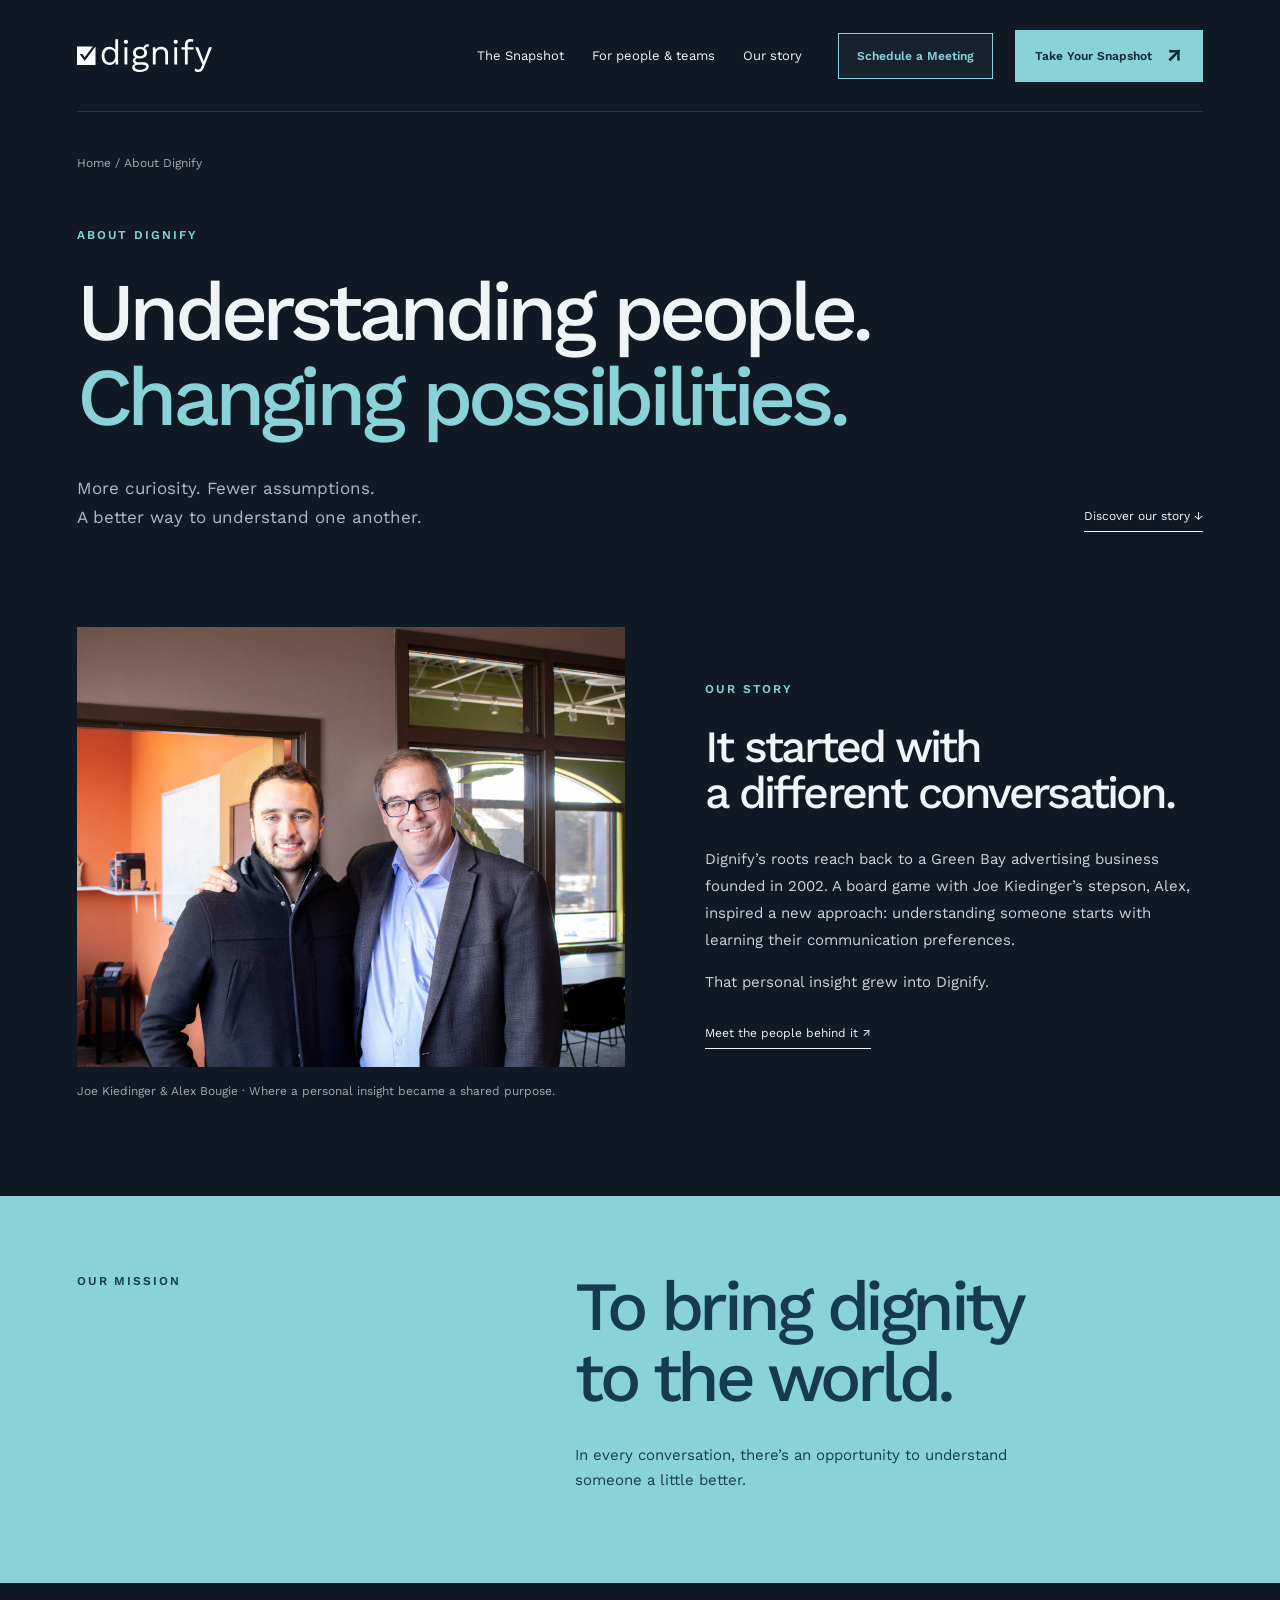
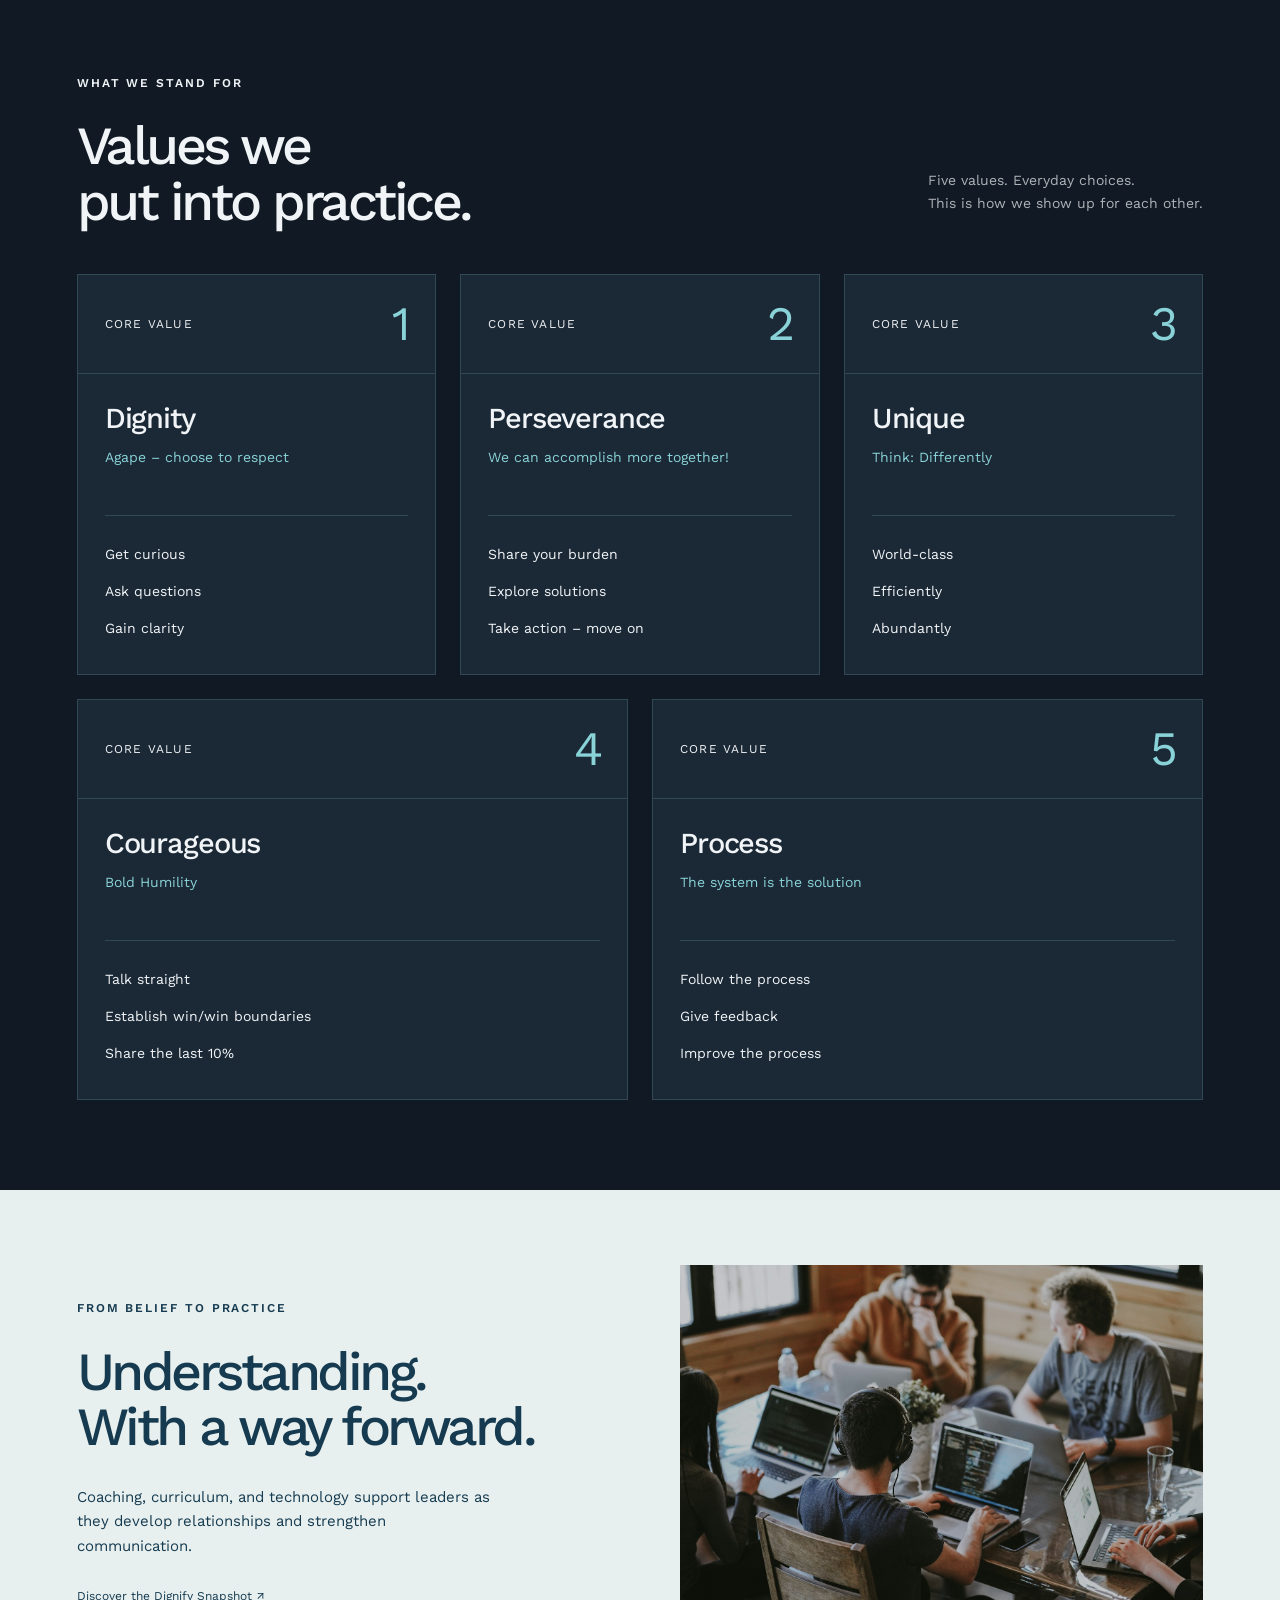
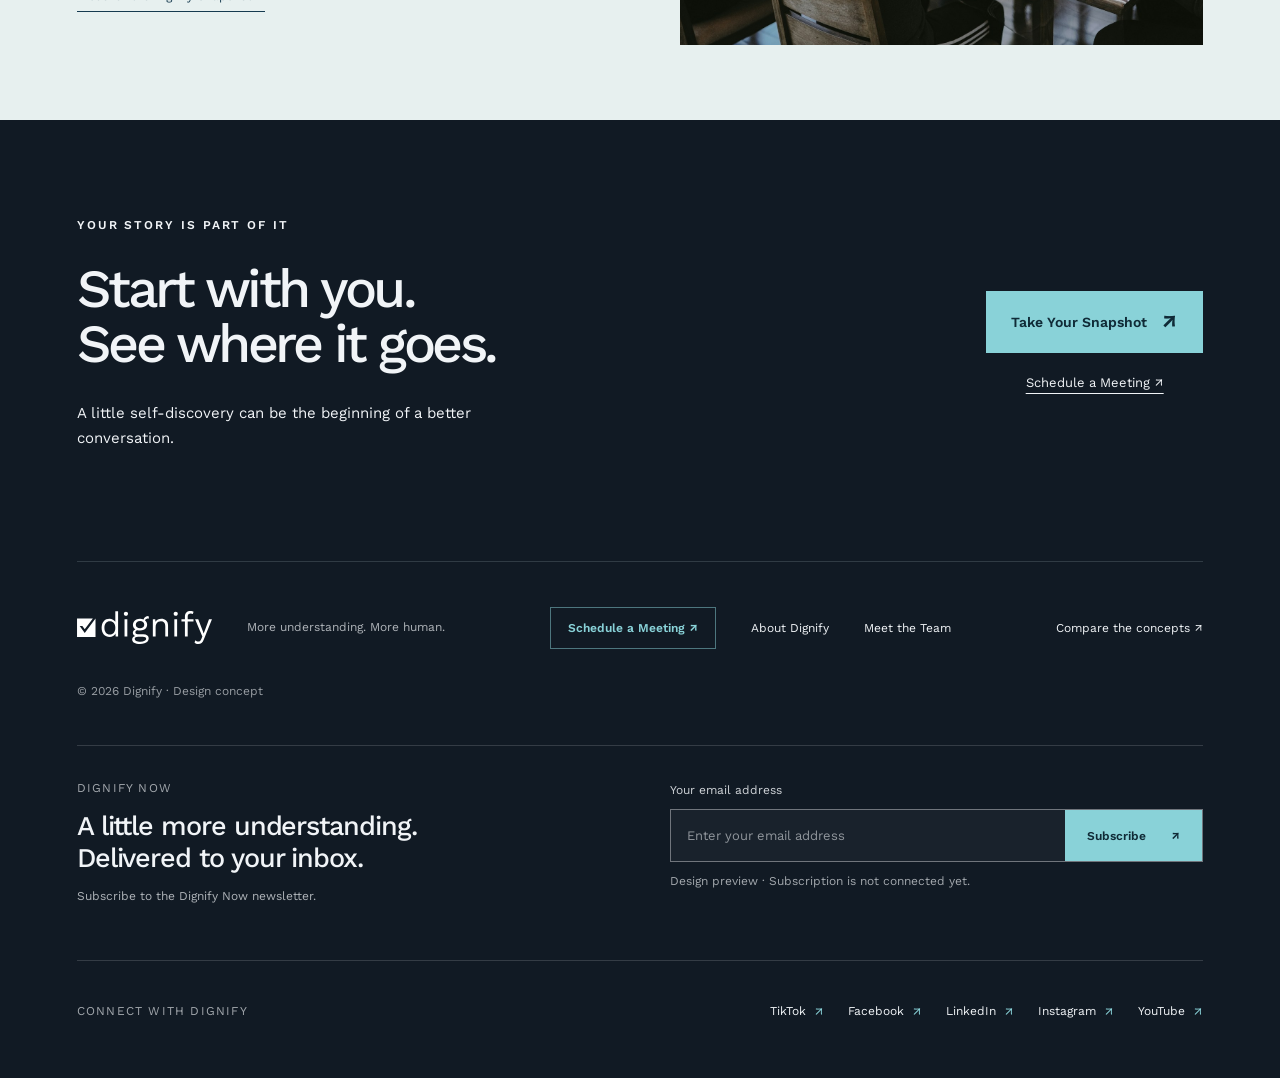
==== commit 9048a262: "Bring CTA arrows closer to button text" ====
--- a/01-about.html
+++ b/01-about.html
@@ -1 +1 @@
-<!doctype html><html lang="en"><head><meta charset="UTF-8"><meta name="viewport" content="width=device-width, initial-scale=1"><title>About Dignify — Concept 01 | Dignify</title><link rel="stylesheet" href="fonts.css"><link rel="stylesheet" href="styles.css"></head><body class="depth about-page"><a class="skip" href="#main">Skip to content</a><header class="wrap"><a href="01-depth.html" aria-label="Dignify home"><img class="logo" src="logo-white.svg" alt="Dignify"></a><button class="menu" aria-expanded="false" aria-controls="navigation">Menu +</button><nav id="navigation"><a href="01-depth.html#snapshot">The Snapshot</a><a href="01-depth.html#possibilities">For people & teams</a><a href="01-about.html" aria-current="page">Our story</a><a class="meeting-mobile" href="https://www.dignify.com/free-demo">Schedule a Meeting ↗</a></nav><div class="nav-cta"><a class="meeting-link" href="https://www.dignify.com/free-demo">Schedule a Meeting</a><a class="button" href="https://app.dignify.com/register" target="_blank" rel="noopener">Take Your Snapshot <span>↗</span></a></div></header><main id="main"><section class="about-hero wrap"><a class="breadcrumb" href="01-depth.html">Home / About Dignify</a><p class="eyebrow">ABOUT DIGNIFY</p><h1>Understanding people.<br><em>Changing possibilities.</em></h1><div class="about-hero-bottom"><p class="intro">More curiosity. Fewer assumptions.<br>A better way to understand one another.</p><a class="text-link" href="#story">Discover our story ↓</a></div></section><section class="about-story wrap" id="story"><figure class="founder-photo"><img src="joe-alex.jpg" alt="Joe Kiedinger and Alex Bougie together in Dignify’s office lobby"><figcaption>Joe Kiedinger & Alex Bougie · Where a personal insight became a shared purpose.</figcaption></figure><div class="story-copy"><p class="eyebrow">OUR STORY</p><h2>It started with<br>a different conversation.</h2><p>Dignify’s roots reach back to a Green Bay advertising business founded in 2002. A board game with Joe Kiedinger’s stepson, Alex, inspired a new approach: understanding someone starts with learning their communication preferences.</p><p>That personal insight grew into Dignify.</p><a class="text-link" href="01-team.html">Meet the people behind it ↗</a></div></section><section class="about-mission"><div class="wrap"><p class="eyebrow">OUR MISSION</p><h2>To bring dignity<br>to the world.</h2><p>In every conversation, there’s an opportunity to understand someone a little better.</p></div></section><section class="values-section wrap" id="values"><div class="values-heading"><div><p class="eyebrow">WHAT WE STAND FOR</p><h2>Values we<br>put into practice.</h2></div><p>Five values. Everyday choices.<br>This is how we show up for each other.</p></div><div class="values-grid"><article class="value-card"><div class="value-top"><span>CORE VALUE</span><b aria-hidden="true">1</b></div><div class="value-body"><h3>Dignity</h3><p class="value-principle">Agape – choose to respect</p><ul><li>Get curious</li><li>Ask questions</li><li>Gain clarity</li></ul></div></article><article class="value-card"><div class="value-top"><span>CORE VALUE</span><b aria-hidden="true">2</b></div><div class="value-body"><h3>Perseverance</h3><p class="value-principle">We can accomplish more together!</p><ul><li>Share your burden</li><li>Explore solutions</li><li>Take action – move on</li></ul></div></article><article class="value-card"><div class="value-top"><span>CORE VALUE</span><b aria-hidden="true">3</b></div><div class="value-body"><h3>Unique</h3><p class="value-principle">Think: Differently</p><ul><li>World-class</li><li>Efficiently</li><li>Abundantly</li></ul></div></article><article class="value-card"><div class="value-top"><span>CORE VALUE</span><b aria-hidden="true">4</b></div><div class="value-body"><h3>Courageous</h3><p class="value-principle">Bold Humility</p><ul><li>Talk straight</li><li>Establish win/win boundaries</li><li>Share the last 10%</li></ul></div></article><article class="value-card"><div class="value-top"><span>CORE VALUE</span><b aria-hidden="true">5</b></div><div class="value-body"><h3>Process</h3><p class="value-principle">The system is the solution</p><ul><li>Follow the process</li><li>Give feedback</li><li>Improve the process</li></ul></div></article></div></section><section class="about-approach"><div class="wrap approach-inner"><div><p class="eyebrow">FROM BELIEF TO PRACTICE</p><h2>Understanding.<br>With a way forward.</h2><p>Coaching, curriculum, and technology support leaders as they develop relationships and strengthen communication.</p><a class="text-link" href="01-depth.html#snapshot">Discover the Dignify Snapshot ↗</a></div><img src="collaboration.jpg" alt="People bringing different perspectives to a shared conversation" loading="lazy"></div></section><section class="team-invitation wrap"><div><p class="eyebrow">YOUR STORY IS PART OF IT</p><h2>Start with you.<br>See where it goes.</h2><p>A little self-discovery can be the beginning of a better conversation.</p></div><div><a class="button" href="https://app.dignify.com/register">Take Your Snapshot <span>↗</span></a><a class="team-snapshot-link" href="https://www.dignify.com/free-demo">Schedule a Meeting ↗</a></div></section></main><footer class="wrap"><img class="logo" src="logo-white.svg" alt="Dignify"><p>More understanding. More human.</p><a class="footer-meeting" href="https://www.dignify.com/free-demo">Schedule a Meeting ↗</a><a class="interior-about" href="01-about.html">About Dignify</a><a class="interior-team" href="01-team.html">Meet the Team</a><a href="index.html">Compare the concepts ↗</a><small>© 2026 Dignify · Design concept</small><div class="footer-newsletter"><div><span class="footer-social-label">DIGNIFY NOW</span><h3>A little more understanding.<br>Delivered to your inbox.</h3><p>Subscribe to the Dignify Now newsletter.</p></div><form class="newsletter-form"><label for="newsletter-email">Your email address</label><div class="newsletter-input-row"><input id="newsletter-email" name="email" type="email" autocomplete="email" placeholder="Enter your email address" required><button type="submit">Subscribe <span aria-hidden="true">↗</span></button></div><p class="newsletter-status" role="status">Design preview · Subscription is not connected yet.</p></form></div><div class="footer-social"><span class="footer-social-label">Connect with Dignify</span><ul aria-label="Dignify on social media"><li><a href="https://www.tiktok.com/@getdignified/" target="_blank" rel="noopener noreferrer" aria-label="Dignify on TikTok (opens in a new tab)">TikTok<span aria-hidden="true">↗</span></a></li><li><a href="https://www.facebook.com/DignifyInc" target="_blank" rel="noopener noreferrer" aria-label="Dignify on Facebook (opens in a new tab)">Facebook<span aria-hidden="true">↗</span></a></li><li><a href="https://www.linkedin.com/company/wearedignify/" target="_blank" rel="noopener noreferrer" aria-label="Dignify on LinkedIn (opens in a new tab)">LinkedIn<span aria-hidden="true">↗</span></a></li><li><a href="https://www.instagram.com/dignify_inc/" target="_blank" rel="noopener noreferrer" aria-label="Dignify on Instagram (opens in a new tab)">Instagram<span aria-hidden="true">↗</span></a></li><li><a href="https://www.youtube.com/@Dignify_Inc" target="_blank" rel="noopener noreferrer" aria-label="Dignify on YouTube (opens in a new tab)">YouTube<span aria-hidden="true">↗</span></a></li></ul></div></footer><script src="script.js"></script></body></html>+<!doctype html><html lang="en"><head><meta charset="UTF-8"><meta name="viewport" content="width=device-width, initial-scale=1"><title>About Dignify — Concept 01 | Dignify</title><link rel="stylesheet" href="fonts.css"><link rel="stylesheet" href="styles.css?v=closer-arrows"></head><body class="depth about-page"><a class="skip" href="#main">Skip to content</a><header class="wrap"><a href="01-depth.html" aria-label="Dignify home"><img class="logo" src="logo-white.svg" alt="Dignify"></a><button class="menu" aria-expanded="false" aria-controls="navigation">Menu +</button><nav id="navigation"><a href="01-depth.html#snapshot">The Snapshot</a><a href="01-depth.html#possibilities">For people & teams</a><a href="01-about.html" aria-current="page">Our story</a><a class="meeting-mobile" href="https://www.dignify.com/free-demo">Schedule a Meeting ↗</a></nav><div class="nav-cta"><a class="meeting-link" href="https://www.dignify.com/free-demo">Schedule a Meeting</a><a class="button" href="https://app.dignify.com/register" target="_blank" rel="noopener">Take Your Snapshot <span>↗</span></a></div></header><main id="main"><section class="about-hero wrap"><a class="breadcrumb" href="01-depth.html">Home / About Dignify</a><p class="eyebrow">ABOUT DIGNIFY</p><h1>Understanding people.<br><em>Changing possibilities.</em></h1><div class="about-hero-bottom"><p class="intro">More curiosity. Fewer assumptions.<br>A better way to understand one another.</p><a class="text-link" href="#story">Discover our story ↓</a></div></section><section class="about-story wrap" id="story"><figure class="founder-photo"><img src="joe-alex.jpg" alt="Joe Kiedinger and Alex Bougie together in Dignify’s office lobby"><figcaption>Joe Kiedinger & Alex Bougie · Where a personal insight became a shared purpose.</figcaption></figure><div class="story-copy"><p class="eyebrow">OUR STORY</p><h2>It started with<br>a different conversation.</h2><p>Dignify’s roots reach back to a Green Bay advertising business founded in 2002. A board game with Joe Kiedinger’s stepson, Alex, inspired a new approach: understanding someone starts with learning their communication preferences.</p><p>That personal insight grew into Dignify.</p><a class="text-link" href="01-team.html">Meet the people behind it ↗</a></div></section><section class="about-mission"><div class="wrap"><p class="eyebrow">OUR MISSION</p><h2>To bring dignity<br>to the world.</h2><p>In every conversation, there’s an opportunity to understand someone a little better.</p></div></section><section class="values-section wrap" id="values"><div class="values-heading"><div><p class="eyebrow">WHAT WE STAND FOR</p><h2>Values we<br>put into practice.</h2></div><p>Five values. Everyday choices.<br>This is how we show up for each other.</p></div><div class="values-grid"><article class="value-card"><div class="value-top"><span>CORE VALUE</span><b aria-hidden="true">1</b></div><div class="value-body"><h3>Dignity</h3><p class="value-principle">Agape – choose to respect</p><ul><li>Get curious</li><li>Ask questions</li><li>Gain clarity</li></ul></div></article><article class="value-card"><div class="value-top"><span>CORE VALUE</span><b aria-hidden="true">2</b></div><div class="value-body"><h3>Perseverance</h3><p class="value-principle">We can accomplish more together!</p><ul><li>Share your burden</li><li>Explore solutions</li><li>Take action – move on</li></ul></div></article><article class="value-card"><div class="value-top"><span>CORE VALUE</span><b aria-hidden="true">3</b></div><div class="value-body"><h3>Unique</h3><p class="value-principle">Think: Differently</p><ul><li>World-class</li><li>Efficiently</li><li>Abundantly</li></ul></div></article><article class="value-card"><div class="value-top"><span>CORE VALUE</span><b aria-hidden="true">4</b></div><div class="value-body"><h3>Courageous</h3><p class="value-principle">Bold Humility</p><ul><li>Talk straight</li><li>Establish win/win boundaries</li><li>Share the last 10%</li></ul></div></article><article class="value-card"><div class="value-top"><span>CORE VALUE</span><b aria-hidden="true">5</b></div><div class="value-body"><h3>Process</h3><p class="value-principle">The system is the solution</p><ul><li>Follow the process</li><li>Give feedback</li><li>Improve the process</li></ul></div></article></div></section><section class="about-approach"><div class="wrap approach-inner"><div><p class="eyebrow">FROM BELIEF TO PRACTICE</p><h2>Understanding.<br>With a way forward.</h2><p>Coaching, curriculum, and technology support leaders as they develop relationships and strengthen communication.</p><a class="text-link" href="01-depth.html#snapshot">Discover the Dignify Snapshot ↗</a></div><img src="collaboration.jpg" alt="People bringing different perspectives to a shared conversation" loading="lazy"></div></section><section class="team-invitation wrap"><div><p class="eyebrow">YOUR STORY IS PART OF IT</p><h2>Start with you.<br>See where it goes.</h2><p>A little self-discovery can be the beginning of a better conversation.</p></div><div><a class="button" href="https://app.dignify.com/register">Take Your Snapshot <span>↗</span></a><a class="team-snapshot-link" href="https://www.dignify.com/free-demo">Schedule a Meeting ↗</a></div></section></main><footer class="wrap"><img class="logo" src="logo-white.svg" alt="Dignify"><p>More understanding. More human.</p><a class="footer-meeting" href="https://www.dignify.com/free-demo">Schedule a Meeting ↗</a><a class="interior-about" href="01-about.html">About Dignify</a><a class="interior-team" href="01-team.html">Meet the Team</a><a href="index.html">Compare the concepts ↗</a><small>© 2026 Dignify · Design concept</small><div class="footer-newsletter"><div><span class="footer-social-label">DIGNIFY NOW</span><h3>A little more understanding.<br>Delivered to your inbox.</h3><p>Subscribe to the Dignify Now newsletter.</p></div><form class="newsletter-form"><label for="newsletter-email">Your email address</label><div class="newsletter-input-row"><input id="newsletter-email" name="email" type="email" autocomplete="email" placeholder="Enter your email address" required><button type="submit">Subscribe <span aria-hidden="true">↗</span></button></div><p class="newsletter-status" role="status">Design preview · Subscription is not connected yet.</p></form></div><div class="footer-social"><span class="footer-social-label">Connect with Dignify</span><ul aria-label="Dignify on social media"><li><a href="https://www.tiktok.com/@getdignified/" target="_blank" rel="noopener noreferrer" aria-label="Dignify on TikTok (opens in a new tab)">TikTok<span aria-hidden="true">↗</span></a></li><li><a href="https://www.facebook.com/DignifyInc" target="_blank" rel="noopener noreferrer" aria-label="Dignify on Facebook (opens in a new tab)">Facebook<span aria-hidden="true">↗</span></a></li><li><a href="https://www.linkedin.com/company/wearedignify/" target="_blank" rel="noopener noreferrer" aria-label="Dignify on LinkedIn (opens in a new tab)">LinkedIn<span aria-hidden="true">↗</span></a></li><li><a href="https://www.instagram.com/dignify_inc/" target="_blank" rel="noopener noreferrer" aria-label="Dignify on Instagram (opens in a new tab)">Instagram<span aria-hidden="true">↗</span></a></li><li><a href="https://www.youtube.com/@Dignify_Inc" target="_blank" rel="noopener noreferrer" aria-label="Dignify on YouTube (opens in a new tab)">YouTube<span aria-hidden="true">↗</span></a></li></ul></div></footer><script src="script.js"></script></body></html>
--- a/styles.css
+++ b/styles.css
@@ -1,4 +1,4 @@
-:root{--blue:#0f4b8f;--bright:#0070b9;--aqua:#89d2d8;--ink:#132b3a;--paper:#f4f7f6}*{box-sizing:border-box}html{scroll-behavior:smooth;scroll-padding-top:24px}body{margin:0;font-family:'Work Sans',sans-serif;color:var(--ink);background:var(--paper);-webkit-font-smoothing:antialiased}a{color:inherit;text-decoration:none}button{font:inherit}img{max-width:100%;display:block}p{line-height:1.65}h1,h2,h3,p{margin-top:0}h1,h2{font-weight:500;letter-spacing:-.065em;line-height:1.03}h1{font-size:clamp(52px,5.9vw,88px);margin-bottom:28px}h2{font-size:clamp(38px,4.2vw,62px);margin-bottom:30px}h3{font-size:23px;letter-spacing:-.04em;font-weight:500}em{font-style:normal;color:var(--aqua)}.wrap{width:min(1240px,88%);margin-inline:auto}header{height:112px;display:flex;align-items:center;gap:36px;border-bottom:1px solid #ffffff20;position:relative;z-index:5}.logo{width:135px;height:auto}nav{display:flex;gap:28px;margin-left:auto;font-size:13px}nav a:hover,.text-link:hover{text-decoration:underline;text-underline-offset:6px}.nav-cta .button{padding:15px 20px;font-size:12px}.button{display:inline-flex;align-items:center;justify-content:space-between;gap:35px;background:var(--aqua);color:#102b37;padding:20px 25px;font-size:14px;font-weight:600;transition:background .2s,transform .2s}.button:hover{background:#b2e9ed;transform:translateY(-2px)}.button span{font-size:22px;line-height:1}.eyebrow{font-size:12px;letter-spacing:.16em;font-weight:600;line-height:1.7;margin-bottom:25px}.intro{font-size:17px;max-width:450px;line-height:1.7}.fine{font-size:12px;opacity:.7;margin-top:17px}.hero{display:grid;grid-template-columns:1.15fr 1fr;gap:6%;align-items:center;min-height:690px;padding-block:70px}.section{padding-block:100px}.section-head{display:flex;align-items:end;justify-content:space-between;gap:60px;margin-bottom:50px}.section-head>p{max-width:390px;font-size:15px;line-height:1.8}.section-head h2{margin:0}.steps{display:grid;grid-template-columns:repeat(3,1fr);gap:45px;margin-top:55px}.steps article{border-top:1px solid #8998a84a;padding-top:26px}.steps article>span{font-size:12px;letter-spacing:.14em;color:var(--aqua)}.steps h3{margin-top:35px}.steps p{font-size:14px;opacity:.7;max-width:290px}.snapshot-card{background:#f5f8f6;color:var(--ink);padding:26px;width:100%;max-width:390px;box-shadow:0 25px 75px #0002;position:relative;border-radius:3px}.card-top{font-size:12px;letter-spacing:.12em;display:flex;justify-content:space-between;padding-bottom:25px;border-bottom:1px solid #cad6da}.card-person{display:flex;gap:18px;align-items:center;margin-block:28px}.card-person img{width:66px;height:75px;object-fit:cover}.card-person small{font-size:12px;letter-spacing:.1em}.card-person h3{font-size:26px;margin:6px 0}.card-person span{font-size:12px;color:#5b6a73}.trait{padding:25px 22px;background:#d7eceb;border-left:3px solid var(--aqua)}.trait small{font-size:12px;letter-spacing:.15em}.trait strong{display:block;font-size:35px;font-weight:500;letter-spacing:-.055em;margin-top:12px}.trait p{font-size:12px;margin:10px 0 0;max-width:240px}.card-bottom{display:flex;justify-content:space-between;font-size:12px;margin-top:24px}.dark-art{position:relative;display:flex;justify-content:center;align-items:center;min-height:480px}.dark-art .snapshot-card{transform:rotate(5deg);z-index:1}.orbit{position:absolute;border:1px solid #89d2d830;width:490px;height:490px;border-radius:50%}.o2{width:390px;height:560px;transform:rotate(35deg)}.art-caption{position:absolute;bottom:-5px;font-size:12px;letter-spacing:.04em;opacity:.6}.depth{background:#111a24;color:#f1f4f7}.depth .hero h1{font-size:clamp(48px,5.2vw,77px)}.depth .hero .eyebrow{color:var(--aqua)}.depth .intro{color:#afbac4}.statement{padding-block:28px;border-top:1px solid #ffffff20;border-bottom:1px solid #ffffff20;display:flex;justify-content:space-between;font-size:12px;letter-spacing:.15em;color:#a6b3bf}.photo-section{position:relative;min-height:470px;display:flex;align-items:center;justify-content:center;text-align:center;overflow:hidden}.photo-section>img{position:absolute;width:100%;height:100%;object-fit:cover;filter:brightness(.32)}.photo-section>div{position:relative;padding:80px 24px}.photo-section h2{font-size:clamp(42px,5vw,75px)}.paths{display:grid;grid-template-columns:1fr 1fr;gap:30px;margin-top:50px}.paths>a{padding:34px;border:1px solid #8596a540;transition:background .2s}.paths>a:hover{background:#89d2d812}.paths span{font-size:12px;color:var(--aqua)}.paths h3{margin-top:32px;font-size:28px}.paths p{font-size:14px;opacity:.75;max-width:400px}.paths b{display:block;font-size:12px;margin-top:35px;font-weight:500}.faq{padding-block:80px;display:grid;grid-template-columns:1fr 1fr;gap:80px;border-top:1px solid #8b9da540}.faq h2{font-size:43px}details{border-bottom:1px solid #8b9da540;padding-block:23px}summary{cursor:pointer;font-size:14px;line-height:1.6}details p{font-size:13px;opacity:.75;margin:18px 0 0}.closing{text-align:center;padding-block:100px 110px;border-top:1px solid #8b9da540}.closing h2{font-size:clamp(45px,5.7vw,80px)}footer{display:flex;align-items:center;gap:35px;padding-block:45px;border-top:1px solid #8b9da540;font-size:12px}footer p{margin:0;opacity:.7}footer a{margin-left:auto;font-size:12px}footer small{font-size:12px;opacity:.6}.menu{display:none}.skip{position:fixed;top:-100px;left:15px;z-index:20;background:white;color:black;padding:15px}.skip:focus{top:10px}a:focus-visible,button:focus-visible,summary:focus-visible{outline:3px solid var(--bright);outline-offset:5px}.ground{background:#fafaf6}.ground header{border-color:#102b3720}.ground .button{background:var(--blue);color:white}.ground .button:hover{background:var(--bright)}.ground em{color:var(--bright)}.ground .hero{gap:10%;padding-block:55px 80px}.ground .hero h1{font-size:clamp(50px,5.8vw,84px)}.portrait-art{height:550px;position:relative;margin-right:15px}.portrait-art>img{height:100%;width:100%;object-fit:cover;border-radius:180px 180px 0 0;object-position:center 35%}.portrait-label{position:absolute;bottom:0;left:0;right:0;background:var(--blue);color:white;padding:25px 30px}.portrait-label span{font-size:12px;display:block;margin-bottom:7px}.portrait-label strong{font-weight:500;font-size:25px;letter-spacing:-.04em}.floating-note{position:absolute;right:-35px;top:45px;background:var(--aqua);padding:22px;transform:rotate(6deg)}.floating-note span{font-size:12px;letter-spacing:.1em;display:block;margin-bottom:12px}.floating-note b{font-size:17px;font-weight:500}.ribbon{background:var(--aqua);padding:30px 6%;display:flex;justify-content:center;gap:90px;font-size:22px;letter-spacing:-.04em}.light-split{display:grid;grid-template-columns:1fr 1fr;gap:14%;align-items:center}.light-split .snapshot-card{transform:rotate(-4deg);border:1px solid #c6d7d7;margin:auto}.ground .steps article>span{color:var(--bright)}.text-link{display:inline-block;border-bottom:1px solid currentColor;padding-bottom:8px;font-size:12px;margin-top:15px}.people-section{display:grid;grid-template-columns:1.2fr 1fr;gap:70px;align-items:center;padding-block:40px 100px}.people-section>img{height:430px;width:100%;object-fit:cover;border-radius:4px 100px 4px 4px}.people-section p{font-size:14px}.ground .closing{background:#e5efed;width:100%;padding-inline:6%}.ground footer{background:var(--blue);color:white;width:100%;padding-inline:6%}.focus{background:#eaf0ef}.focus header{background:var(--blue);width:100%;padding-inline:6%;color:white}.focus-hero{background:var(--blue);color:white;width:100%;padding:45px 6% 60px;overflow:hidden;position:relative}.focus-top{display:flex;justify-content:space-between;align-items:start}.focus-top>p:last-child{font-size:12px;line-height:1.6}.focus-hero h1{font-size:clamp(60px,7.6vw,112px);line-height:.99;position:relative;z-index:2;margin-top:25px}.focus-bottom{display:grid;grid-template-columns:1fr 1fr;align-items:center;position:relative;min-height:290px}.focus-bottom .intro{font-size:19px}.focus-preview{position:relative;margin-top:-40px;padding-left:45px}.focus-preview .snapshot-card{transform:rotate(-7deg);max-width:360px}.vertical-note{position:absolute;right:0;writing-mode:vertical-rl;font-size:12px;letter-spacing:.16em}.focus-explainer{display:grid;grid-template-columns:1fr 1fr;gap:30px 100px}.focus-explainer>.eyebrow{grid-column:1/-1}.focus-explainer h2 span{color:var(--bright)}.focus-explainer>div{align-self:end}.focus .steps article>span{color:var(--blue)}.focus .section+.section{padding-top:0}.focus-photo{height:510px;position:relative;display:flex;align-items:end;padding:60px 6%;color:white}.focus-photo img{position:absolute;inset:0;width:100%;height:100%;object-fit:cover;filter:brightness(.5)}.focus-photo h2{position:relative;font-size:clamp(48px,6vw,85px);margin:0}.focus .paths>a{background:white;border:0;border-top:4px solid var(--bright)}.focus .paths span{color:var(--bright)}.focus .closing{background:var(--aqua);width:100%;padding-inline:6%}.focus .closing .button{background:var(--blue);color:white}.focus footer{background:#102b40;color:white;width:100%;padding-inline:6%}
+:root{--blue:#0f4b8f;--bright:#0070b9;--aqua:#89d2d8;--ink:#132b3a;--paper:#f4f7f6}*{box-sizing:border-box}html{scroll-behavior:smooth;scroll-padding-top:24px}body{margin:0;font-family:'Work Sans',sans-serif;color:var(--ink);background:var(--paper);-webkit-font-smoothing:antialiased}a{color:inherit;text-decoration:none}button{font:inherit}img{max-width:100%;display:block}p{line-height:1.65}h1,h2,h3,p{margin-top:0}h1,h2{font-weight:500;letter-spacing:-.065em;line-height:1.03}h1{font-size:clamp(52px,5.9vw,88px);margin-bottom:28px}h2{font-size:clamp(38px,4.2vw,62px);margin-bottom:30px}h3{font-size:23px;letter-spacing:-.04em;font-weight:500}em{font-style:normal;color:var(--aqua)}.wrap{width:min(1240px,88%);margin-inline:auto}header{height:112px;display:flex;align-items:center;gap:36px;border-bottom:1px solid #ffffff20;position:relative;z-index:5}.logo{width:135px;height:auto}nav{display:flex;gap:28px;margin-left:auto;font-size:13px}nav a:hover,.text-link:hover{text-decoration:underline;text-underline-offset:6px}.nav-cta .button{padding:15px 20px;font-size:12px}.button{display:inline-flex;align-items:center;justify-content:center;gap:14px;background:var(--aqua);color:#102b37;padding:20px 25px;font-size:14px;font-weight:600;transition:background .2s,transform .2s}.button:hover{background:#b2e9ed;transform:translateY(-2px)}.button span{font-size:22px;line-height:1}.eyebrow{font-size:12px;letter-spacing:.16em;font-weight:600;line-height:1.7;margin-bottom:25px}.intro{font-size:17px;max-width:450px;line-height:1.7}.fine{font-size:12px;opacity:.7;margin-top:17px}.hero{display:grid;grid-template-columns:1.15fr 1fr;gap:6%;align-items:center;min-height:690px;padding-block:70px}.section{padding-block:100px}.section-head{display:flex;align-items:end;justify-content:space-between;gap:60px;margin-bottom:50px}.section-head>p{max-width:390px;font-size:15px;line-height:1.8}.section-head h2{margin:0}.steps{display:grid;grid-template-columns:repeat(3,1fr);gap:45px;margin-top:55px}.steps article{border-top:1px solid #8998a84a;padding-top:26px}.steps article>span{font-size:12px;letter-spacing:.14em;color:var(--aqua)}.steps h3{margin-top:35px}.steps p{font-size:14px;opacity:.7;max-width:290px}.snapshot-card{background:#f5f8f6;color:var(--ink);padding:26px;width:100%;max-width:390px;box-shadow:0 25px 75px #0002;position:relative;border-radius:3px}.card-top{font-size:12px;letter-spacing:.12em;display:flex;justify-content:space-between;padding-bottom:25px;border-bottom:1px solid #cad6da}.card-person{display:flex;gap:18px;align-items:center;margin-block:28px}.card-person img{width:66px;height:75px;object-fit:cover}.card-person small{font-size:12px;letter-spacing:.1em}.card-person h3{font-size:26px;margin:6px 0}.card-person span{font-size:12px;color:#5b6a73}.trait{padding:25px 22px;background:#d7eceb;border-left:3px solid var(--aqua)}.trait small{font-size:12px;letter-spacing:.15em}.trait strong{display:block;font-size:35px;font-weight:500;letter-spacing:-.055em;margin-top:12px}.trait p{font-size:12px;margin:10px 0 0;max-width:240px}.card-bottom{display:flex;justify-content:space-between;font-size:12px;margin-top:24px}.dark-art{position:relative;display:flex;justify-content:center;align-items:center;min-height:480px}.dark-art .snapshot-card{transform:rotate(5deg);z-index:1}.orbit{position:absolute;border:1px solid #89d2d830;width:490px;height:490px;border-radius:50%}.o2{width:390px;height:560px;transform:rotate(35deg)}.art-caption{position:absolute;bottom:-5px;font-size:12px;letter-spacing:.04em;opacity:.6}.depth{background:#111a24;color:#f1f4f7}.depth .hero h1{font-size:clamp(48px,5.2vw,77px)}.depth .hero .eyebrow{color:var(--aqua)}.depth .intro{color:#afbac4}.statement{padding-block:28px;border-top:1px solid #ffffff20;border-bottom:1px solid #ffffff20;display:flex;justify-content:space-between;font-size:12px;letter-spacing:.15em;color:#a6b3bf}.photo-section{position:relative;min-height:470px;display:flex;align-items:center;justify-content:center;text-align:center;overflow:hidden}.photo-section>img{position:absolute;width:100%;height:100%;object-fit:cover;filter:brightness(.32)}.photo-section>div{position:relative;padding:80px 24px}.photo-section h2{font-size:clamp(42px,5vw,75px)}.paths{display:grid;grid-template-columns:1fr 1fr;gap:30px;margin-top:50px}.paths>a{padding:34px;border:1px solid #8596a540;transition:background .2s}.paths>a:hover{background:#89d2d812}.paths span{font-size:12px;color:var(--aqua)}.paths h3{margin-top:32px;font-size:28px}.paths p{font-size:14px;opacity:.75;max-width:400px}.paths b{display:block;font-size:12px;margin-top:35px;font-weight:500}.faq{padding-block:80px;display:grid;grid-template-columns:1fr 1fr;gap:80px;border-top:1px solid #8b9da540}.faq h2{font-size:43px}details{border-bottom:1px solid #8b9da540;padding-block:23px}summary{cursor:pointer;font-size:14px;line-height:1.6}details p{font-size:13px;opacity:.75;margin:18px 0 0}.closing{text-align:center;padding-block:100px 110px;border-top:1px solid #8b9da540}.closing h2{font-size:clamp(45px,5.7vw,80px)}footer{display:flex;align-items:center;gap:35px;padding-block:45px;border-top:1px solid #8b9da540;font-size:12px}footer p{margin:0;opacity:.7}footer a{margin-left:auto;font-size:12px}footer small{font-size:12px;opacity:.6}.menu{display:none}.skip{position:fixed;top:-100px;left:15px;z-index:20;background:white;color:black;padding:15px}.skip:focus{top:10px}a:focus-visible,button:focus-visible,summary:focus-visible{outline:3px solid var(--bright);outline-offset:5px}.ground{background:#fafaf6}.ground header{border-color:#102b3720}.ground .button{background:var(--blue);color:white}.ground .button:hover{background:var(--bright)}.ground em{color:var(--bright)}.ground .hero{gap:10%;padding-block:55px 80px}.ground .hero h1{font-size:clamp(50px,5.8vw,84px)}.portrait-art{height:550px;position:relative;margin-right:15px}.portrait-art>img{height:100%;width:100%;object-fit:cover;border-radius:180px 180px 0 0;object-position:center 35%}.portrait-label{position:absolute;bottom:0;left:0;right:0;background:var(--blue);color:white;padding:25px 30px}.portrait-label span{font-size:12px;display:block;margin-bottom:7px}.portrait-label strong{font-weight:500;font-size:25px;letter-spacing:-.04em}.floating-note{position:absolute;right:-35px;top:45px;background:var(--aqua);padding:22px;transform:rotate(6deg)}.floating-note span{font-size:12px;letter-spacing:.1em;display:block;margin-bottom:12px}.floating-note b{font-size:17px;font-weight:500}.ribbon{background:var(--aqua);padding:30px 6%;display:flex;justify-content:center;gap:90px;font-size:22px;letter-spacing:-.04em}.light-split{display:grid;grid-template-columns:1fr 1fr;gap:14%;align-items:center}.light-split .snapshot-card{transform:rotate(-4deg);border:1px solid #c6d7d7;margin:auto}.ground .steps article>span{color:var(--bright)}.text-link{display:inline-block;border-bottom:1px solid currentColor;padding-bottom:8px;font-size:12px;margin-top:15px}.people-section{display:grid;grid-template-columns:1.2fr 1fr;gap:70px;align-items:center;padding-block:40px 100px}.people-section>img{height:430px;width:100%;object-fit:cover;border-radius:4px 100px 4px 4px}.people-section p{font-size:14px}.ground .closing{background:#e5efed;width:100%;padding-inline:6%}.ground footer{background:var(--blue);color:white;width:100%;padding-inline:6%}.focus{background:#eaf0ef}.focus header{background:var(--blue);width:100%;padding-inline:6%;color:white}.focus-hero{background:var(--blue);color:white;width:100%;padding:45px 6% 60px;overflow:hidden;position:relative}.focus-top{display:flex;justify-content:space-between;align-items:start}.focus-top>p:last-child{font-size:12px;line-height:1.6}.focus-hero h1{font-size:clamp(60px,7.6vw,112px);line-height:.99;position:relative;z-index:2;margin-top:25px}.focus-bottom{display:grid;grid-template-columns:1fr 1fr;align-items:center;position:relative;min-height:290px}.focus-bottom .intro{font-size:19px}.focus-preview{position:relative;margin-top:-40px;padding-left:45px}.focus-preview .snapshot-card{transform:rotate(-7deg);max-width:360px}.vertical-note{position:absolute;right:0;writing-mode:vertical-rl;font-size:12px;letter-spacing:.16em}.focus-explainer{display:grid;grid-template-columns:1fr 1fr;gap:30px 100px}.focus-explainer>.eyebrow{grid-column:1/-1}.focus-explainer h2 span{color:var(--bright)}.focus-explainer>div{align-self:end}.focus .steps article>span{color:var(--blue)}.focus .section+.section{padding-top:0}.focus-photo{height:510px;position:relative;display:flex;align-items:end;padding:60px 6%;color:white}.focus-photo img{position:absolute;inset:0;width:100%;height:100%;object-fit:cover;filter:brightness(.5)}.focus-photo h2{position:relative;font-size:clamp(48px,6vw,85px);margin:0}.focus .paths>a{background:white;border:0;border-top:4px solid var(--bright)}.focus .paths span{color:var(--bright)}.focus .closing{background:var(--aqua);width:100%;padding-inline:6%}.focus .closing .button{background:var(--blue);color:white}.focus footer{background:#102b40;color:white;width:100%;padding-inline:6%}
 @media(min-width:1600px){.hero{min-height:800px}}@media(max-width:1000px){header{gap:20px}nav{gap:16px;font-size:12px}.nav-cta .button{gap:14px;padding:14px}.hero{gap:4%;min-height:600px}.orbit{width:360px;height:400px}.o2{width:300px;height:450px}.dark-art .snapshot-card{max-width:330px}.portrait-art{height:470px}.floating-note{right:-15px}.steps{gap:25px}.section{padding-block:75px}.people-section{gap:40px}footer{flex-wrap:wrap}.focus-preview{padding-left:15px}.focus-hero h1{font-size:8vw}.focus-bottom{gap:25px}.focus-preview .snapshot-card{max-width:320px}}
 @media(max-width:700px){.wrap{width:88%}header{height:85px;flex-wrap:wrap}.logo{width:115px}.menu{display:block;margin-left:auto;border:0;background:none;color:inherit;font-size:12px;padding:14px 0}header .nav-cta{display:none}nav{display:none;margin:0;position:absolute;top:85px;left:-6.8%;right:-6.8%;padding:25px 6%;background:var(--paper);color:var(--ink);border-bottom:1px solid #aaa;box-shadow:0 15px 25px #0001}header.open nav{display:flex;flex-direction:column;gap:25px;font-size:15px}.hero{grid-template-columns:1fr;padding-block:50px;gap:45px;min-height:auto}h1,.depth .hero h1,.ground .hero h1{font-size:clamp(44px,10.6vw,68px)}h2{font-size:39px;letter-spacing:-.055em}.hero .intro{font-size:16px;max-width:95%}.eyebrow{font-size:12px}.dark-art{min-height:440px}.dark-art .snapshot-card{width:85%;max-width:350px}.orbit{width:100%;max-width:360px}.o2{width:75%;height:440px}.art-caption{bottom:-8px}.statement{gap:15px;font-size:12px;line-height:1.5}.section{padding-block:65px}.section-head{display:block;margin-bottom:35px}.section-head>p{margin-top:25px}.steps{grid-template-columns:1fr;gap:20px;margin-top:35px}.steps h3{margin-top:22px}.steps p{max-width:100%}.photo-section{min-height:390px}.photo-section h2{font-size:42px}.paths{grid-template-columns:1fr;gap:18px}.paths>a{padding:28px}.paths h3{font-size:26px}.faq{grid-template-columns:1fr;gap:5px;padding-block:60px}.faq h2{font-size:36px}.closing{padding-block:65px}.closing h2{font-size:46px}footer{gap:25px;padding-block:35px}footer p{width:50%;font-size:12px}footer a{margin:0}footer small{margin-left:auto;font-size:12px}.ground .hero{gap:45px;padding-block:45px 50px}.portrait-art{height:450px;margin:0 12px}.floating-note{top:32px;right:-17px}.ribbon{display:block;text-align:center;padding:25px 6%;font-size:19px}.ribbon span{display:block;margin:5px}.light-split{grid-template-columns:1fr;gap:45px}.light-split .snapshot-card{max-width:350px;width:92%}.people-section{grid-template-columns:1fr;gap:35px;padding-block:10px 60px}.people-section>img{height:320px}.focus header{width:100%;height:85px}.focus-hero{width:100%;padding-block:35px 55px}.focus-top>p:last-child{font-size:12px}.focus-hero h1{font-size:clamp(43px,10vw,70px);margin-top:30px}.focus-bottom{grid-template-columns:1fr;gap:40px}.focus-bottom .intro{font-size:16px}.focus-preview{margin-top:0;padding:15px 0 0}.focus-preview .snapshot-card{margin:auto;max-width:330px;width:90%}.vertical-note{display:none}.focus-explainer{grid-template-columns:1fr;gap:15px}.focus-explainer>.eyebrow{grid-column:auto}.focus-explainer h2{margin-bottom:15px}.focus-photo{height:400px;padding-block:40px}.focus-photo h2{font-size:43px}.focus .section+.section{padding-top:15px}}
 @media(prefers-reduced-motion:reduce){html{scroll-behavior:auto}.button{transition:none}}
@@ -62,3 +62,11 @@
 .focus.about-page .about-hero{background:var(--blue);color:white;width:100%;padding-inline:6%}.focus.about-page .about-story{padding-top:80px}.focus.about-page .founder-photo{box-shadow:14px 14px 0 var(--aqua)}.focus.about-page .founder-photo figcaption{background:#eaf0ef;padding:15px 10px;opacity:1}.focus.about-page .about-mission{background:#102b40;color:white}.focus.about-page .about-mission .eyebrow{color:var(--aqua)}.focus.about-page .value-card{border:0;background:white}.focus.about-page .value-top{background:var(--blue);color:white;min-height:110px;border:0}.focus.about-page .value-card:nth-child(2) .value-top{background:var(--bright)}.focus.about-page .value-card:nth-child(3) .value-top{background:#166f89}.focus.about-page .value-card:nth-child(4) .value-top{background:#174775}.focus.about-page .value-card:nth-child(5) .value-top{background:#102b40}.focus.about-page .value-top b{color:white;font-size:64px}.focus.about-page .value-body h3{color:var(--blue)}.focus.about-page .value-principle{color:#28576c}.focus.about-page .value-body ul{border-top:3px solid var(--aqua)}.focus.about-page .about-approach{background:var(--blue);color:white}.focus.about-page .approach-inner>img{box-shadow:12px 12px 0 var(--aqua)}.focus.about-page .team-invitation .button{background:var(--blue);color:white}
 @media(max-width:1000px){.about-story,.ground.about-page .about-story,.approach-inner{gap:40px}.founder-photo img,.ground.about-page .founder-photo img{height:400px}.value-body{padding:22px}.value-body h3{font-size:25px}.value-top{padding:22px}.values-grid{gap:18px}.about-mission>.wrap{gap:20px 40px}}
 @media(max-width:700px){.about-hero{padding-block:28px 45px}.about-hero h1{font-size:clamp(40px,10vw,65px);overflow-wrap:anywhere}.about-hero-bottom{display:block}.about-hero-bottom>.text-link{margin-top:25px}.about-story,.ground.about-page .about-story,.approach-inner{grid-template-columns:1fr;gap:35px}.about-story{padding-block:10px 55px}.founder-photo img,.ground.about-page .founder-photo img{height:340px}.ground.about-page .founder-photo img{border-radius:110px 110px 4px 4px}.about-mission{padding-block:55px}.about-mission>.wrap{display:block}.about-mission h2{font-size:44px}.about-mission .eyebrow{margin-bottom:25px}.values-section{padding-block:60px}.values-heading{display:block}.values-heading>p{margin-top:25px}.values-grid{grid-template-columns:1fr;gap:20px}.value-card,.value-card:nth-child(n+4){grid-column:auto}.value-principle{min-height:0}.value-body h3{font-size:29px}.value-body li{font-size:15px}.about-approach{padding-block:55px}.approach-inner>img{height:280px}.focus.about-page .about-story{padding-top:50px}.focus.about-page .founder-photo{box-shadow:8px 8px 0 var(--aqua)}.focus.about-page .approach-inner>img{width:calc(100% - 8px);box-shadow:8px 8px 0 var(--aqua)}}
+/* Editorial interiors: shared reading structure, distinct concept treatments. */
+.article-header{padding-block:40px 55px}.article-title{max-width:1000px}.article-title h1{font-size:clamp(48px,6.4vw,90px);margin-bottom:28px}.article-deck{font-size:19px;max-width:620px;opacity:.8}.article-meta{display:flex;align-items:center;gap:17px;margin-top:35px;font-size:12px}.article-meta>img{width:52px;height:52px;object-fit:cover;border-radius:50%}.article-meta strong,.article-meta span{display:block;line-height:1.6}.article-meta span{opacity:.65}.article-date{margin-left:25px}.article-meta>a{margin-left:auto;border-bottom:1px solid #8b9da570;padding-block:8px}.article-cover{margin-block:0}.article-cover>img{width:100%;height:480px;object-fit:cover}.article-cover figcaption{font-size:12px;opacity:.6;padding-top:15px;line-height:1.7}.article-layout{display:grid;grid-template-columns:240px minmax(0,700px);justify-content:space-between;gap:70px;padding-block:75px 80px}.article-sidebar{align-self:start;position:sticky;top:35px}.article-sidebar nav{display:flex;flex-direction:column;gap:0;margin:0;font-size:13px}.article-sidebar nav>a{padding:13px 0;border-bottom:1px solid #8b9da530;line-height:1.5}.article-sidebar .eyebrow{margin-bottom:15px}.article-meeting{display:block;font-size:12px;margin-top:30px;color:var(--aqua)}.article-prose{min-width:0}.article-prose>p{font-size:17px;line-height:1.85;opacity:.85;margin-bottom:27px}.article-prose>.article-lead{font-size:22px;line-height:1.65;opacity:1;letter-spacing:-.02em}.article-prose h2{font-size:36px;line-height:1.15;letter-spacing:-.045em;margin:52px 0 22px}.article-pullquote{border-left:3px solid var(--aqua);padding:12px 0 12px 32px;margin:40px 0}.article-pullquote p{font-size:32px;line-height:1.3;letter-spacing:-.04em;margin:0 0 18px}.article-pullquote span{font-size:12px;opacity:.65}.article-action{background:#1b2936;border:1px solid #89d2d830;padding:35px;margin-top:45px}.article-action h2{margin-top:0;font-size:36px}.article-action .eyebrow{color:var(--aqua)}.article-action p:not(.eyebrow),.article-action li{font-size:16px;line-height:1.75}.article-action ul{padding-left:20px;margin-bottom:22px}.article-action li{margin-bottom:12px}.article-action-note{font-size:12px;line-height:1.6;opacity:.65;display:block}.article-source{padding-block:30px 40px;border-bottom:1px solid #8b9da540}.article-source p{font-size:13px;opacity:.65}.article-source .text-link{margin-top:0}.article-author{display:flex;gap:25px;align-items:center;padding-top:35px}.article-author>img{width:100px;height:110px;object-fit:cover}.article-author .eyebrow{margin:0 0 10px;font-size:12px}.article-author h3{margin:0 0 5px;font-size:26px}.article-author p:not(.eyebrow){font-size:13px;opacity:.7;margin:0}.article-author .text-link{font-size:12px;margin-top:13px}.blog-next{padding-block:0 80px}.blog-next>div{display:grid;grid-template-columns:1fr 1fr;gap:25px}.blog-next a{border:1px solid #8b9da540;padding:35px}.blog-next span,.blog-next b{font-size:12px;letter-spacing:.04em;font-weight:500}.blog-next h2{font-size:40px;margin:28px 0}.blog-next a:hover{background:#89d2d810}.depth.blog-page .article-title>.eyebrow{color:var(--aqua)}
+/* 02: a quiet magazine layout with a centered headline and soft paper highlights. */
+.ground.blog-page .article-title{margin:auto;text-align:center}.ground.blog-page .article-title h1{font-size:clamp(48px,5.8vw,82px)}.ground.blog-page .article-deck{margin-inline:auto}.ground.blog-page .article-meta{justify-content:center}.ground.blog-page .article-meta>a{margin-left:25px}.ground.blog-page .article-cover>img{border-radius:6px 100px 6px 6px;height:470px}.ground.blog-page .article-layout{grid-template-columns:190px minmax(0,680px);gap:60px}.ground.blog-page .article-meeting{color:var(--blue)}.ground.blog-page .article-pullquote{background:#e5efed;border:0;border-radius:6px 40px 6px 6px;padding:32px}.ground.blog-page .article-pullquote p{color:var(--blue)}.ground.blog-page .article-action{background:#f0f1e8;border:0;border-radius:18px}.ground.blog-page .article-action .eyebrow{color:var(--blue)}.ground.blog-page .blog-next a{border:0;background:#e5efed;border-radius:16px}.ground.blog-page .article-author>img{border-radius:60px 60px 3px 3px}
+/* 03: a graphic blue masthead, panoramic image, and a clear reading rail. */
+.focus.blog-page .article-header{width:100%;padding-inline:6%;background:var(--blue);color:white;padding-bottom:65px}.focus.blog-page .article-title{max-width:1100px}.focus.blog-page .article-title h1{font-size:clamp(48px,6.9vw,100px)}.focus.blog-page .article-meta{border-top:1px solid #ffffff35;padding-top:25px}.focus.blog-page .article-cover{width:100%;position:relative}.focus.blog-page .article-cover>img{height:430px;object-position:center 40%}.focus.blog-page .article-cover figcaption{padding:18px 6%;background:var(--aqua);color:#102b37;opacity:1}.focus.blog-page .article-sidebar{border-top:4px solid var(--bright);padding-top:25px}.focus.blog-page .article-meeting{background:var(--blue);color:white;padding:16px}.focus.blog-page .article-prose h2{color:var(--blue)}.focus.blog-page .article-pullquote{border:0;background:var(--blue);color:white;padding:35px;box-shadow:9px 9px 0 var(--aqua)}.focus.blog-page .article-action{background:var(--aqua);color:#102b37;border:0}.focus.blog-page .article-action h2{color:#102b37}.focus.blog-page .article-action .eyebrow{color:var(--blue)}.focus.blog-page .blog-next a{background:white;border:0;border-top:4px solid var(--bright)}.focus.blog-page .blog-next h2{color:var(--blue)}
+@media(max-width:1000px){.article-layout,.ground.blog-page .article-layout{grid-template-columns:180px minmax(0,1fr);gap:40px}.article-cover>img{height:400px}.article-date{margin-left:5px}.article-prose>p{font-size:17px}.article-prose h2{font-size:32px}}
+@media(max-width:700px){.article-header{padding-block:28px 40px}.article-title h1,.ground.blog-page .article-title h1,.focus.blog-page .article-title h1{font-size:clamp(38px,9.5vw,60px);overflow-wrap:anywhere}.article-title h1 br{display:none}.article-deck{font-size:17px;line-height:1.65}.article-meta,.ground.blog-page .article-meta{flex-wrap:wrap;justify-content:start;gap:15px}.article-meta .article-date{margin-left:0;flex-basis:calc(100% - 70px);padding-left:67px}.article-meta>a,.ground.blog-page .article-meta>a{margin-left:0}.article-cover>img,.ground.blog-page .article-cover>img,.focus.blog-page .article-cover>img{height:260px}.ground.blog-page .article-cover>img{border-radius:4px 55px 4px 4px}.article-layout,.ground.blog-page .article-layout{grid-template-columns:1fr;padding-block:40px 55px;gap:35px}.article-sidebar{position:static;border-bottom:1px solid #8b9da540;padding-bottom:25px}.article-sidebar nav{position:static;box-shadow:none;border:0;display:grid;grid-template-columns:1fr 1fr;gap:0 20px;background:none;color:inherit;padding:0}.article-sidebar nav>a{font-size:12px;padding-block:12px}.article-meeting{display:none}.article-prose>.article-lead{font-size:21px}.article-prose h2{font-size:31px;margin-top:40px}.article-pullquote p{font-size:28px}.article-action{padding:26px}.article-action h2{font-size:31px}.article-author{gap:20px}.article-author>img{width:80px;height:100px}.article-author h3{font-size:23px}.blog-next>div{grid-template-columns:1fr}.blog-next a{padding:28px}.blog-next h2{font-size:36px}.blog-next{padding-bottom:55px}.focus.blog-page .article-header{padding-bottom:45px}}
